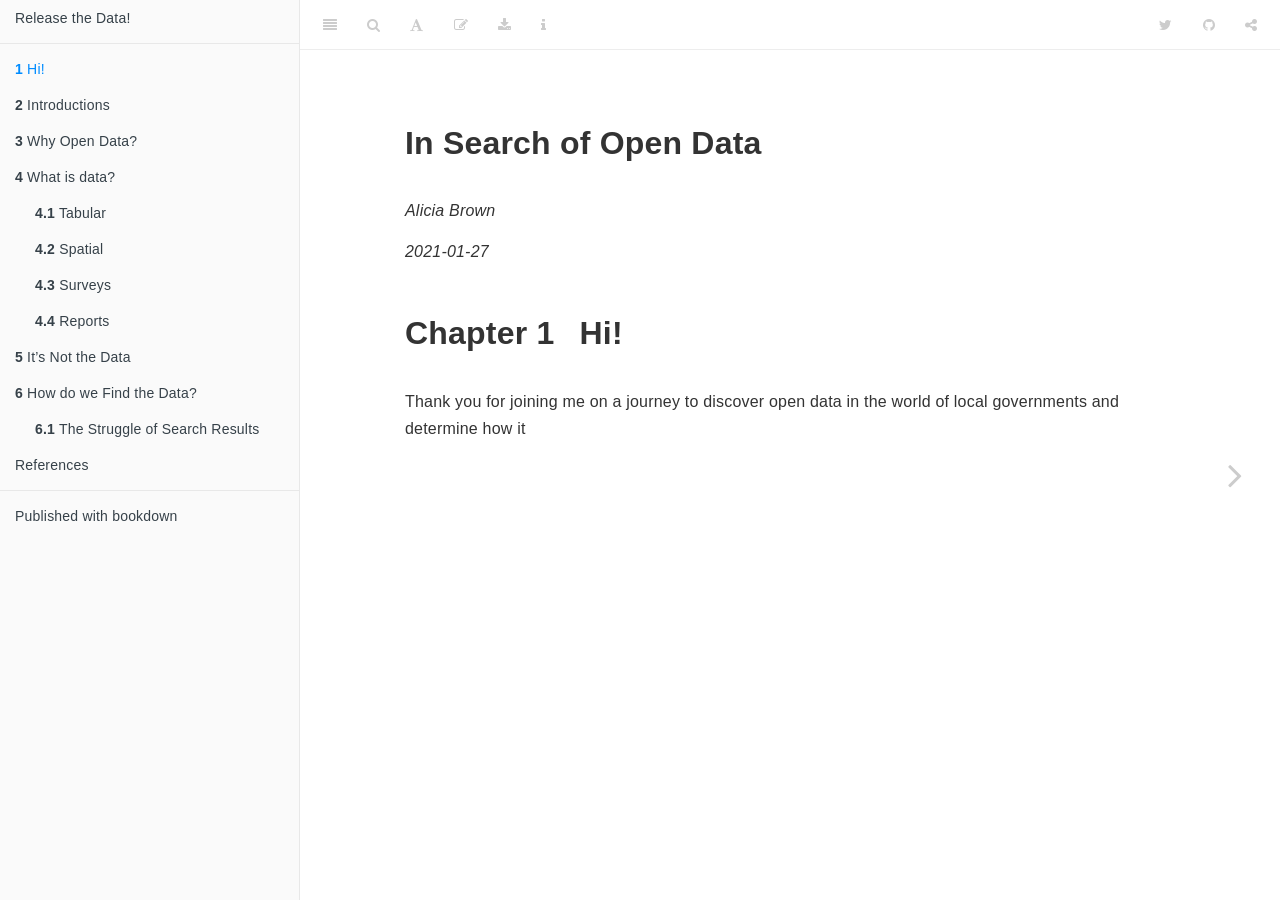
==== _book/index.html @ 642a7cc6 "a book, yo" ====
<!DOCTYPE html>
<html lang="" xml:lang="">
<head>

  <meta charset="utf-8" />
  <meta http-equiv="X-UA-Compatible" content="IE=edge" />
  <title>In Search of Open Data</title>
  <meta name="description" content="A book about the discovery, use and evangelization of Open Data for Local Governments" />
  <meta name="generator" content="bookdown 0.21 and GitBook 2.6.7" />

  <meta property="og:title" content="In Search of Open Data" />
  <meta property="og:type" content="book" />
  <meta property="og:url" content="https://msaliciabrown/open-data-book" />
  
  <meta property="og:description" content="A book about the discovery, use and evangelization of Open Data for Local Governments" />
  <meta name="github-repo" content="aliciatb/open-data-book" />

  <meta name="twitter:card" content="summary" />
  <meta name="twitter:title" content="In Search of Open Data" />
  
  <meta name="twitter:description" content="A book about the discovery, use and evangelization of Open Data for Local Governments" />
  

<meta name="author" content="Alicia Brown" />


<meta name="date" content="2021-01-27" />

  <meta name="viewport" content="width=device-width, initial-scale=1" />
  <meta name="apple-mobile-web-app-capable" content="yes" />
  <meta name="apple-mobile-web-app-status-bar-style" content="black" />
  
  

<link rel="next" href="intro.html"/>
<script src="libs/header-attrs-2.6/header-attrs.js"></script>
<script src="libs/jquery-2.2.3/jquery.min.js"></script>
<link href="libs/gitbook-2.6.7/css/style.css" rel="stylesheet" />
<link href="libs/gitbook-2.6.7/css/plugin-table.css" rel="stylesheet" />
<link href="libs/gitbook-2.6.7/css/plugin-bookdown.css" rel="stylesheet" />
<link href="libs/gitbook-2.6.7/css/plugin-highlight.css" rel="stylesheet" />
<link href="libs/gitbook-2.6.7/css/plugin-search.css" rel="stylesheet" />
<link href="libs/gitbook-2.6.7/css/plugin-fontsettings.css" rel="stylesheet" />
<link href="libs/gitbook-2.6.7/css/plugin-clipboard.css" rel="stylesheet" />












<link rel="stylesheet" href="style.css" type="text/css" />
</head>

<body>



  <div class="book without-animation with-summary font-size-2 font-family-1" data-basepath=".">

    <div class="book-summary">
      <nav role="navigation">

<ul class="summary">
<li><a href="https://github.com/aliciatb/OpenDataExploreR">Release the Data!</a></li>

<li class="divider"></li>
<li class="chapter" data-level="1" data-path="index.html"><a href="index.html"><i class="fa fa-check"></i><b>1</b> Hi!</a></li>
<li class="chapter" data-level="2" data-path="intro.html"><a href="intro.html"><i class="fa fa-check"></i><b>2</b> Introductions</a></li>
<li class="chapter" data-level="3" data-path="why-open-data.html"><a href="why-open-data.html"><i class="fa fa-check"></i><b>3</b> Why Open Data?</a></li>
<li class="chapter" data-level="4" data-path="what-is-data.html"><a href="what-is-data.html"><i class="fa fa-check"></i><b>4</b> What is data?</a>
<ul>
<li class="chapter" data-level="4.1" data-path="what-is-data.html"><a href="what-is-data.html#tabular"><i class="fa fa-check"></i><b>4.1</b> Tabular</a></li>
<li class="chapter" data-level="4.2" data-path="what-is-data.html"><a href="what-is-data.html#spatial"><i class="fa fa-check"></i><b>4.2</b> Spatial</a></li>
<li class="chapter" data-level="4.3" data-path="what-is-data.html"><a href="what-is-data.html#surveys"><i class="fa fa-check"></i><b>4.3</b> Surveys</a></li>
<li class="chapter" data-level="4.4" data-path="what-is-data.html"><a href="what-is-data.html#reports"><i class="fa fa-check"></i><b>4.4</b> Reports</a></li>
</ul></li>
<li class="chapter" data-level="5" data-path="it-about-info.html"><a href="it-about-info.html"><i class="fa fa-check"></i><b>5</b> It’s Not the Data</a></li>
<li class="chapter" data-level="6" data-path="how-do-we-find-data.html"><a href="how-do-we-find-data.html"><i class="fa fa-check"></i><b>6</b> How do we Find the Data?</a>
<ul>
<li class="chapter" data-level="6.1" data-path="how-do-we-find-data.html"><a href="how-do-we-find-data.html#the-struggle-of-search-results"><i class="fa fa-check"></i><b>6.1</b> The Struggle of Search Results</a></li>
</ul></li>
<li class="chapter" data-level="" data-path="references.html"><a href="references.html"><i class="fa fa-check"></i>References</a></li>
<li class="divider"></li>
<li><a href="https://github.com/rstudio/bookdown" target="blank">Published with bookdown</a></li>

</ul>

      </nav>
    </div>

    <div class="book-body">
      <div class="body-inner">
        <div class="book-header" role="navigation">
          <h1>
            <i class="fa fa-circle-o-notch fa-spin"></i><a href="./">In Search of Open Data</a>
          </h1>
        </div>

        <div class="page-wrapper" tabindex="-1" role="main">
          <div class="page-inner">

            <section class="normal" id="section-">
<div id="header">
<h1 class="title">In Search of Open Data</h1>
<p class="author"><em>Alicia Brown</em></p>
<p class="date"><em>2021-01-27</em></p>
</div>
<div id="hi" class="section level1" number="1">
<h1><span class="header-section-number">Chapter 1</span> Hi!</h1>
<p>Thank you for joining me on a journey to discover open data in the world of local governments and determine how it</p>

</div>
            </section>

          </div>
        </div>
      </div>

<a href="intro.html" class="navigation navigation-next navigation-unique" aria-label="Next page"><i class="fa fa-angle-right"></i></a>
    </div>
  </div>
<script src="libs/gitbook-2.6.7/js/app.min.js"></script>
<script src="libs/gitbook-2.6.7/js/lunr.js"></script>
<script src="libs/gitbook-2.6.7/js/clipboard.min.js"></script>
<script src="libs/gitbook-2.6.7/js/plugin-search.js"></script>
<script src="libs/gitbook-2.6.7/js/plugin-sharing.js"></script>
<script src="libs/gitbook-2.6.7/js/plugin-fontsettings.js"></script>
<script src="libs/gitbook-2.6.7/js/plugin-bookdown.js"></script>
<script src="libs/gitbook-2.6.7/js/jquery.highlight.js"></script>
<script src="libs/gitbook-2.6.7/js/plugin-clipboard.js"></script>
<script>
gitbook.require(["gitbook"], function(gitbook) {
gitbook.start({
"sharing": {
"github": true,
"facebook": false,
"twitter": true,
"linkedin": false,
"weibo": false,
"instapaper": false,
"vk": false,
"all": ["facebook", "twitter", "linkedin", "weibo", "instapaper"]
},
"fontsettings": {
"theme": "white",
"family": "sans",
"size": 2
},
"edit": {
"link": "https://github.com/rstudio/bookdown/edit/master/inst/examples/index.Rmd",
"text": "Edit"
},
"history": {
"link": null,
"text": null
},
"view": {
"link": null,
"text": null
},
"download": ["open-data-book.pdf", "open-data-book.epub"],
"toc": {
"collapse": "subsection"
},
"all": ["facebook", "twitter", "linkedin", "weibo", "instapaper"],
"info": true,
"url": "https://msaliciabrown/open-data-book",
"github-repo": "aliciatb/open-data-book"
});
});
</script>

</body>

</html>
---- _book/libs/gitbook-2.6.7/css/plugin-table.css ----
.book .book-body .page-wrapper .page-inner section.normal table{display:table;width:100%;border-collapse:collapse;border-spacing:0;overflow:auto}.book .book-body .page-wrapper .page-inner section.normal table td,.book .book-body .page-wrapper .page-inner section.normal table th{padding:6px 13px;border:1px solid #ddd}.book .book-body .page-wrapper .page-inner section.normal table tr{background-color:#fff;border-top:1px solid #ccc}.book .book-body .page-wrapper .page-inner section.normal table tr:nth-child(2n){background-color:#f8f8f8}.book .book-body .page-wrapper .page-inner section.normal table th{font-weight:700}
---- _book/libs/gitbook-2.6.7/css/plugin-bookdown.css ----
.book .book-header h1 {
  padding-left: 20px;
  padding-right: 20px;
}
.book .book-header.fixed {
  position: fixed;
  right: 0;
  top: 0;
  left: 0;
  border-bottom: 1px solid rgba(0,0,0,.07);
}
span.search-highlight {
  background-color: #ffff88;
}
@media (min-width: 600px) {
  .book.with-summary .book-header.fixed {
    left: 300px;
  }
}
@media (max-width: 1240px) {
  .book .book-body.fixed {
    top: 50px;
  }
  .book .book-body.fixed .body-inner {
    top: auto;
  }
}
@media (max-width: 600px) {
  .book.with-summary .book-header.fixed {
    left: calc(100% - 60px);
    min-width: 300px;
  }
  .book.with-summary .book-body {
    transform: none;
    left: calc(100% - 60px);
    min-width: 300px;
  }
  .book .book-body.fixed {
    top: 0;
  }
}

.book .book-body.fixed .body-inner {
  top: 50px;
}
.book .book-body .page-wrapper .page-inner section.normal sub, .book .book-body .page-wrapper .page-inner section.normal sup {
  font-size: 85%;
}

@media print {
  .book .book-summary, .book .book-body .book-header, .fa {
    display: none !important;
  }
  .book .book-body.fixed {
    left: 0px;
  }
  .book .book-body,.book .book-body .body-inner, .book.with-summary {
    overflow: visible !important;
  }
}
.kable_wrapper {
  border-spacing: 20px 0;
  border-collapse: separate;
  border: none;
  margin: auto;
}
.kable_wrapper > tbody > tr > td {
  vertical-align: top;
}
.book .book-body .page-wrapper .page-inner section.normal table tr.header {
  border-top-width: 2px;
}
.book .book-body .page-wrapper .page-inner section.normal table tr:last-child td {
  border-bottom-width: 2px;
}
.book .book-body .page-wrapper .page-inner section.normal table td, .book .book-body .page-wrapper .page-inner section.normal table th {
  border-left: none;
  border-right: none;
}
.book .book-body .page-wrapper .page-inner section.normal table.kable_wrapper > tbody > tr, .book .book-body .page-wrapper .page-inner section.normal table.kable_wrapper > tbody > tr > td {
  border-top: none;
}
.book .book-body .page-wrapper .page-inner section.normal table.kable_wrapper > tbody > tr:last-child > td {
    border-bottom: none;
}

div.theorem, div.lemma, div.corollary, div.proposition, div.conjecture {
  font-style: italic;
}
span.theorem, span.lemma, span.corollary, span.proposition, span.conjecture {
  font-style: normal;
}
div.proof>*:last-child:after {
  content: "\25a2";
  float: right;
}
.header-section-number {
  padding-right: .5em;
}
---- _book/libs/gitbook-2.6.7/css/plugin-highlight.css ----
.book .book-body .page-wrapper .page-inner section.normal pre,
.book .book-body .page-wrapper .page-inner section.normal code {
  /* http://jmblog.github.com/color-themes-for-google-code-highlightjs */
  /* Tomorrow Comment */
  /* Tomorrow Red */
  /* Tomorrow Orange */
  /* Tomorrow Yellow */
  /* Tomorrow Green */
  /* Tomorrow Aqua */
  /* Tomorrow Blue */
  /* Tomorrow Purple */
}
.book .book-body .page-wrapper .page-inner section.normal pre .hljs-comment,
.book .book-body .page-wrapper .page-inner section.normal code .hljs-comment,
.book .book-body .page-wrapper .page-inner section.normal pre .hljs-title,
.book .book-body .page-wrapper .page-inner section.normal code .hljs-title {
  color: #8e908c;
}
.book .book-body .page-wrapper .page-inner section.normal pre .hljs-variable,
.book .book-body .page-wrapper .page-inner section.normal code .hljs-variable,
.book .book-body .page-wrapper .page-inner section.normal pre .hljs-attribute,
.book .book-body .page-wrapper .page-inner section.normal code .hljs-attribute,
.book .book-body .page-wrapper .page-inner section.normal pre .hljs-tag,
.book .book-body .page-wrapper .page-inner section.normal code .hljs-tag,
.book .book-body .page-wrapper .page-inner section.normal pre .hljs-regexp,
.book .book-body .page-wrapper .page-inner section.normal code .hljs-regexp,
.book .book-body .page-wrapper .page-inner section.normal pre .ruby .hljs-constant,
.book .book-body .page-wrapper .page-inner section.normal code .ruby .hljs-constant,
.book .book-body .page-wrapper .page-inner section.normal pre .xml .hljs-tag .hljs-title,
.book .book-body .page-wrapper .page-inner section.normal code .xml .hljs-tag .hljs-title,
.book .book-body .page-wrapper .page-inner section.normal pre .xml .hljs-pi,
.book .book-body .page-wrapper .page-inner section.normal code .xml .hljs-pi,
.book .book-body .page-wrapper .page-inner section.normal pre .xml .hljs-doctype,
.book .book-body .page-wrapper .page-inner section.normal code .xml .hljs-doctype,
.book .book-body .page-wrapper .page-inner section.normal pre .html .hljs-doctype,
.book .book-body .page-wrapper .page-inner section.normal code .html .hljs-doctype,
.book .book-body .page-wrapper .page-inner section.normal pre .css .hljs-id,
.book .book-body .page-wrapper .page-inner section.normal code .css .hljs-id,
.book .book-body .page-wrapper .page-inner section.normal pre .css .hljs-class,
.book .book-body .page-wrapper .page-inner section.normal code .css .hljs-class,
.book .book-body .page-wrapper .page-inner section.normal pre .css .hljs-pseudo,
.book .book-body .page-wrapper .page-inner section.normal code .css .hljs-pseudo {
  color: #c82829;
}
.book .book-body .page-wrapper .page-inner section.normal pre .hljs-number,
.book .book-body .page-wrapper .page-inner section.normal code .hljs-number,
.book .book-body .page-wrapper .page-inner section.normal pre .hljs-preprocessor,
.book .book-body .page-wrapper .page-inner section.normal code .hljs-preprocessor,
.book .book-body .page-wrapper .page-inner section.normal pre .hljs-pragma,
.book .book-body .page-wrapper .page-inner section.normal code .hljs-pragma,
.book .book-body .page-wrapper .page-inner section.normal pre .hljs-built_in,
.book .book-body .page-wrapper .page-inner section.normal code .hljs-built_in,
.book .book-body .page-wrapper .page-inner section.normal pre .hljs-literal,
.book .book-body .page-wrapper .page-inner section.normal code .hljs-literal,
.book .book-body .page-wrapper .page-inner section.normal pre .hljs-params,
.book .book-body .page-wrapper .page-inner section.normal code .hljs-params,
.book .book-body .page-wrapper .page-inner section.normal pre .hljs-constant,
.book .book-body .page-wrapper .page-inner section.normal code .hljs-constant {
  color: #f5871f;
}
.book .book-body .page-wrapper .page-inner section.normal pre .ruby .hljs-class .hljs-title,
.book .book-body .page-wrapper .page-inner section.normal code .ruby .hljs-class .hljs-title,
.book .book-body .page-wrapper .page-inner section.normal pre .css .hljs-rules .hljs-attribute,
.book .book-body .page-wrapper .page-inner section.normal code .css .hljs-rules .hljs-attribute {
  color: #eab700;
}
.book .book-body .page-wrapper .page-inner section.normal pre .hljs-string,
.book .book-body .page-wrapper .page-inner section.normal code .hljs-string,
.book .book-body .page-wrapper .page-inner section.normal pre .hljs-value,
.book .book-body .page-wrapper .page-inner section.normal code .hljs-value,
.book .book-body .page-wrapper .page-inner section.normal pre .hljs-inheritance,
.book .book-body .page-wrapper .page-inner section.normal code .hljs-inheritance,
.book .book-body .page-wrapper .page-inner section.normal pre .hljs-header,
.book .book-body .page-wrapper .page-inner section.normal code .hljs-header,
.book .book-body .page-wrapper .page-inner section.normal pre .ruby .hljs-symbol,
.book .book-body .page-wrapper .page-inner section.normal code .ruby .hljs-symbol,
.book .book-body .page-wrapper .page-inner section.normal pre .xml .hljs-cdata,
.book .book-body .page-wrapper .page-inner section.normal code .xml .hljs-cdata {
  color: #718c00;
}
.book .book-body .page-wrapper .page-inner section.normal pre .css .hljs-hexcolor,
.book .book-body .page-wrapper .page-inner section.normal code .css .hljs-hexcolor {
  color: #3e999f;
}
.book .book-body .page-wrapper .page-inner section.normal pre .hljs-function,
.book .book-body .page-wrapper .page-inner section.normal code .hljs-function,
.book .book-body .page-wrapper .page-inner section.normal pre .python .hljs-decorator,
.book .book-body .page-wrapper .page-inner section.normal code .python .hljs-decorator,
.book .book-body .page-wrapper .page-inner section.normal pre .python .hljs-title,
.book .book-body .page-wrapper .page-inner section.normal code .python .hljs-title,
.book .book-body .page-wrapper .page-inner section.normal pre .ruby .hljs-function .hljs-title,
.book .book-body .page-wrapper .page-inner section.normal code .ruby .hljs-function .hljs-title,
.book .book-body .page-wrapper .page-inner section.normal pre .ruby .hljs-title .hljs-keyword,
.book .book-body .page-wrapper .page-inner section.normal code .ruby .hljs-title .hljs-keyword,
.book .book-body .page-wrapper .page-inner section.normal pre .perl .hljs-sub,
.book .book-body .page-wrapper .page-inner section.normal code .perl .hljs-sub,
.book .book-body .page-wrapper .page-inner section.normal pre .javascript .hljs-title,
.book .book-body .page-wrapper .page-inner section.normal code .javascript .hljs-title,
.book .book-body .page-wrapper .page-inner section.normal pre .coffeescript .hljs-title,
.book .book-body .page-wrapper .page-inner section.normal code .coffeescript .hljs-title {
  color: #4271ae;
}
.book .book-body .page-wrapper .page-inner section.normal pre .hljs-keyword,
.book .book-body .page-wrapper .page-inner section.normal code .hljs-keyword,
.book .book-body .page-wrapper .page-inner section.normal pre .javascript .hljs-function,
.book .book-body .page-wrapper .page-inner section.normal code .javascript .hljs-function {
  color: #8959a8;
}
.book .book-body .page-wrapper .page-inner section.normal pre .hljs,
.book .book-body .page-wrapper .page-inner section.normal code .hljs {
  display: block;
  background: white;
  color: #4d4d4c;
  padding: 0.5em;
}
.book .book-body .page-wrapper .page-inner section.normal pre .coffeescript .javascript,
.book .book-body .page-wrapper .page-inner section.normal code .coffeescript .javascript,
.book .book-body .page-wrapper .page-inner section.normal pre .javascript .xml,
.book .book-body .page-wrapper .page-inner section.normal code .javascript .xml,
.book .book-body .page-wrapper .page-inner section.normal pre .tex .hljs-formula,
.book .book-body .page-wrapper .page-inner section.normal code .tex .hljs-formula,
.book .book-body .page-wrapper .page-inner section.normal pre .xml .javascript,
.book .book-body .page-wrapper .page-inner section.normal code .xml .javascript,
.book .book-body .page-wrapper .page-inner section.normal pre .xml .vbscript,
.book .book-body .page-wrapper .page-inner section.normal code .xml .vbscript,
.book .book-body .page-wrapper .page-inner section.normal pre .xml .css,
.book .book-body .page-wrapper .page-inner section.normal code .xml .css,
.book .book-body .page-wrapper .page-inner section.normal pre .xml .hljs-cdata,
.book .book-body .page-wrapper .page-inner section.normal code .xml .hljs-cdata {
  opacity: 0.5;
}
.book.color-theme-1 .book-body .page-wrapper .page-inner section.normal pre,
.book.color-theme-1 .book-body .page-wrapper .page-inner section.normal code {
  /*

Orginal Style from ethanschoonover.com/solarized (c) Jeremy Hull <sourdrums@gmail.com>

*/
  /* Solarized Green */
  /* Solarized Cyan */
  /* Solarized Blue */
  /* Solarized Yellow */
  /* Solarized Orange */
  /* Solarized Red */
  /* Solarized Violet */
}
.book.color-theme-1 .book-body .page-wrapper .page-inner section.normal pre .hljs,
.book.color-theme-1 .book-body .page-wrapper .page-inner section.normal code .hljs {
  display: block;
  padding: 0.5em;
  background: #fdf6e3;
  color: #657b83;
}
.book.color-theme-1 .book-body .page-wrapper .page-inner section.normal pre .hljs-comment,
.book.color-theme-1 .book-body .page-wrapper .page-inner section.normal code .hljs-comment,
.book.color-theme-1 .book-body .page-wrapper .page-inner section.normal pre .hljs-template_comment,
.book.color-theme-1 .book-body .page-wrapper .page-inner section.normal code .hljs-template_comment,
.book.color-theme-1 .book-body .page-wrapper .page-inner section.normal pre .diff .hljs-header,
.book.color-theme-1 .book-body .page-wrapper .page-inner section.normal code .diff .hljs-header,
.book.color-theme-1 .book-body .page-wrapper .page-inner section.normal pre .hljs-doctype,
.book.color-theme-1 .book-body .page-wrapper .page-inner section.normal code .hljs-doctype,
.book.color-theme-1 .book-body .page-wrapper .page-inner section.normal pre .hljs-pi,
.book.color-theme-1 .book-body .page-wrapper .page-inner section.normal code .hljs-pi,
.book.color-theme-1 .book-body .page-wrapper .page-inner section.normal pre .lisp .hljs-string,
.book.color-theme-1 .book-body .page-wrapper .page-inner section.normal code .lisp .hljs-string,
.book.color-theme-1 .book-body .page-wrapper .page-inner section.normal pre .hljs-javadoc,
.book.color-theme-1 .book-body .page-wrapper .page-inner section.normal code .hljs-javadoc {
  color: #93a1a1;
}
.book.color-theme-1 .book-body .page-wrapper .page-inner section.normal pre .hljs-keyword,
.book.color-theme-1 .book-body .page-wrapper .page-inner section.normal code .hljs-keyword,
.book.color-theme-1 .book-body .page-wrapper .page-inner section.normal pre .hljs-winutils,
.book.color-theme-1 .book-body .page-wrapper .page-inner section.normal code .hljs-winutils,
.book.color-theme-1 .book-body .page-wrapper .page-inner section.normal pre .method,
.book.color-theme-1 .book-body .page-wrapper .page-inner section.normal code .method,
.book.color-theme-1 .book-body .page-wrapper .page-inner section.normal pre .hljs-addition,
.book.color-theme-1 .book-body .page-wrapper .page-inner section.normal code .hljs-addition,
.book.color-theme-1 .book-body .page-wrapper .page-inner section.normal pre .css .hljs-tag,
.book.color-theme-1 .book-body .page-wrapper .page-inner section.normal code .css .hljs-tag,
.book.color-theme-1 .book-body .page-wrapper .page-inner section.normal pre .hljs-request,
.book.color-theme-1 .book-body .page-wrapper .page-inner section.normal code .hljs-request,
.book.color-theme-1 .book-body .page-wrapper .page-inner section.normal pre .hljs-status,
.book.color-theme-1 .book-body .page-wrapper .page-inner section.normal code .hljs-status,
.book.color-theme-1 .book-body .page-wrapper .page-inner section.normal pre .nginx .hljs-title,
.book.color-theme-1 .book-body .page-wrapper .page-inner section.normal code .nginx .hljs-title {
  color: #859900;
}
.book.color-theme-1 .book-body .page-wrapper .page-inner section.normal pre .hljs-number,
.book.color-theme-1 .book-body .page-wrapper .page-inner section.normal code .hljs-number,
.book.color-theme-1 .book-body .page-wrapper .page-inner section.normal pre .hljs-command,
.book.color-theme-1 .book-body .page-wrapper .page-inner section.normal code .hljs-command,
.book.color-theme-1 .book-body .page-wrapper .page-inner section.normal pre .hljs-string,
.book.color-theme-1 .book-body .page-wrapper .page-inner section.normal code .hljs-string,
.book.color-theme-1 .book-body .page-wrapper .page-inner section.normal pre .hljs-tag .hljs-value,
.book.color-theme-1 .book-body .page-wrapper .page-inner section.normal code .hljs-tag .hljs-value,
.book.color-theme-1 .book-body .page-wrapper .page-inner section.normal pre .hljs-rules .hljs-value,
.book.color-theme-1 .book-body .page-wrapper .page-inner section.normal code .hljs-rules .hljs-value,
.book.color-theme-1 .book-body .page-wrapper .page-inner section.normal pre .hljs-phpdoc,
.book.color-theme-1 .book-body .page-wrapper .page-inner section.normal code .hljs-phpdoc,
.book.color-theme-1 .book-body .page-wrapper .page-inner section.normal pre .tex .hljs-formula,
.book.color-theme-1 .book-body .page-wrapper .page-inner section.normal code .tex .hljs-formula,
.book.color-theme-1 .book-body .page-wrapper .page-inner section.normal pre .hljs-regexp,
.book.color-theme-1 .book-body .page-wrapper .page-inner section.normal code .hljs-regexp,
.book.color-theme-1 .book-body .page-wrapper .page-inner section.normal pre .hljs-hexcolor,
.book.color-theme-1 .book-body .page-wrapper .page-inner section.normal code .hljs-hexcolor,
.book.color-theme-1 .book-body .page-wrapper .page-inner section.normal pre .hljs-link_url,
.book.color-theme-1 .book-body .page-wrapper .page-inner section.normal code .hljs-link_url {
  color: #2aa198;
}
.book.color-theme-1 .book-body .page-wrapper .page-inner section.normal pre .hljs-title,
.book.color-theme-1 .book-body .page-wrapper .page-inner section.normal code .hljs-title,
.book.color-theme-1 .book-body .page-wrapper .page-inner section.normal pre .hljs-localvars,
.book.color-theme-1 .book-body .page-wrapper .page-inner section.normal code .hljs-localvars,
.book.color-theme-1 .book-body .page-wrapper .page-inner section.normal pre .hljs-chunk,
.book.color-theme-1 .book-body .page-wrapper .page-inner section.normal code .hljs-chunk,
.book.color-theme-1 .book-body .page-wrapper .page-inner section.normal pre .hljs-decorator,
.book.color-theme-1 .book-body .page-wrapper .page-inner section.normal code .hljs-decorator,
.book.color-theme-1 .book-body .page-wrapper .page-inner section.normal pre .hljs-built_in,
.book.color-theme-1 .book-body .page-wrapper .page-inner section.normal code .hljs-built_in,
.book.color-theme-1 .book-body .page-wrapper .page-inner section.normal pre .hljs-identifier,
.book.color-theme-1 .book-body .page-wrapper .page-inner section.normal code .hljs-identifier,
.book.color-theme-1 .book-body .page-wrapper .page-inner section.normal pre .vhdl .hljs-literal,
.book.color-theme-1 .book-body .page-wrapper .page-inner section.normal code .vhdl .hljs-literal,
.book.color-theme-1 .book-body .page-wrapper .page-inner section.normal pre .hljs-id,
.book.color-theme-1 .book-body .page-wrapper .page-inner section.normal code .hljs-id,
.book.color-theme-1 .book-body .page-wrapper .page-inner section.normal pre .css .hljs-function,
.book.color-theme-1 .book-body .page-wrapper .page-inner section.normal code .css .hljs-function {
  color: #268bd2;
}
.book.color-theme-1 .book-body .page-wrapper .page-inner section.normal pre .hljs-attribute,
.book.color-theme-1 .book-body .page-wrapper .page-inner section.normal code .hljs-attribute,
.book.color-theme-1 .book-body .page-wrapper .page-inner section.normal pre .hljs-variable,
.book.color-theme-1 .book-body .page-wrapper .page-inner section.normal code .hljs-variable,
.book.color-theme-1 .book-body .page-wrapper .page-inner section.normal pre .lisp .hljs-body,
.book.color-theme-1 .book-body .page-wrapper .page-inner section.normal code .lisp .hljs-body,
.book.color-theme-1 .book-body .page-wrapper .page-inner section.normal pre .smalltalk .hljs-number,
.book.color-theme-1 .book-body .page-wrapper .page-inner section.normal code .smalltalk .hljs-number,
.book.color-theme-1 .book-body .page-wrapper .page-inner section.normal pre .hljs-constant,
.book.color-theme-1 .book-body .page-wrapper .page-inner section.normal code .hljs-constant,
.book.color-theme-1 .book-body .page-wrapper .page-inner section.normal pre .hljs-class .hljs-title,
.book.color-theme-1 .book-body .page-wrapper .page-inner section.normal code .hljs-class .hljs-title,
.book.color-theme-1 .book-body .page-wrapper .page-inner section.normal pre .hljs-parent,
.book.color-theme-1 .book-body .page-wrapper .page-inner section.normal code .hljs-parent,
.book.color-theme-1 .book-body .page-wrapper .page-inner section.normal pre .haskell .hljs-type,
.book.color-theme-1 .book-body .page-wrapper .page-inner section.normal code .haskell .hljs-type,
.book.color-theme-1 .book-body .page-wrapper .page-inner section.normal pre .hljs-link_reference,
.book.color-theme-1 .book-body .page-wrapper .page-inner section.normal code .hljs-link_reference {
  color: #b58900;
}
.book.color-theme-1 .book-body .page-wrapper .page-inner section.normal pre .hljs-preprocessor,
.book.color-theme-1 .book-body .page-wrapper .page-inner section.normal code .hljs-preprocessor,
.book.color-theme-1 .book-body .page-wrapper .page-inner section.normal pre .hljs-preprocessor .hljs-keyword,
.book.color-theme-1 .book-body .page-wrapper .page-inner section.normal code .hljs-preprocessor .hljs-keyword,
.book.color-theme-1 .book-body .page-wrapper .page-inner section.normal pre .hljs-pragma,
.book.color-theme-1 .book-body .page-wrapper .page-inner section.normal code .hljs-pragma,
.book.color-theme-1 .book-body .page-wrapper .page-inner section.normal pre .hljs-shebang,
.book.color-theme-1 .book-body .page-wrapper .page-inner section.normal code .hljs-shebang,
.book.color-theme-1 .book-body .page-wrapper .page-inner section.normal pre .hljs-symbol,
.book.color-theme-1 .book-body .page-wrapper .page-inner section.normal code .hljs-symbol,
.book.color-theme-1 .book-body .page-wrapper .page-inner section.normal pre .hljs-symbol .hljs-string,
.book.color-theme-1 .book-body .page-wrapper .page-inner section.normal code .hljs-symbol .hljs-string,
.book.color-theme-1 .book-body .page-wrapper .page-inner section.normal pre .diff .hljs-change,
.book.color-theme-1 .book-body .page-wrapper .page-inner section.normal code .diff .hljs-change,
.book.color-theme-1 .book-body .page-wrapper .page-inner section.normal pre .hljs-special,
.book.color-theme-1 .book-body .page-wrapper .page-inner section.normal code .hljs-special,
.book.color-theme-1 .book-body .page-wrapper .page-inner section.normal pre .hljs-attr_selector,
.book.color-theme-1 .book-body .page-wrapper .page-inner section.normal code .hljs-attr_selector,
.book.color-theme-1 .book-body .page-wrapper .page-inner section.normal pre .hljs-subst,
.book.color-theme-1 .book-body .page-wrapper .page-inner section.normal code .hljs-subst,
.book.color-theme-1 .book-body .page-wrapper .page-inner section.normal pre .hljs-cdata,
.book.color-theme-1 .book-body .page-wrapper .page-inner section.normal code .hljs-cdata,
.book.color-theme-1 .book-body .page-wrapper .page-inner section.normal pre .clojure .hljs-title,
.book.color-theme-1 .book-body .page-wrapper .page-inner section.normal code .clojure .hljs-title,
.book.color-theme-1 .book-body .page-wrapper .page-inner section.normal pre .css .hljs-pseudo,
.book.color-theme-1 .book-body .page-wrapper .page-inner section.normal code .css .hljs-pseudo,
.book.color-theme-1 .book-body .page-wrapper .page-inner section.normal pre .hljs-header,
.book.color-theme-1 .book-body .page-wrapper .page-inner section.normal code .hljs-header {
  color: #cb4b16;
}
.book.color-theme-1 .book-body .page-wrapper .page-inner section.normal pre .hljs-deletion,
.book.color-theme-1 .book-body .page-wrapper .page-inner section.normal code .hljs-deletion,
.book.color-theme-1 .book-body .page-wrapper .page-inner section.normal pre .hljs-important,
.book.color-theme-1 .book-body .page-wrapper .page-inner section.normal code .hljs-important {
  color: #dc322f;
}
.book.color-theme-1 .book-body .page-wrapper .page-inner section.normal pre .hljs-link_label,
.book.color-theme-1 .book-body .page-wrapper .page-inner section.normal code .hljs-link_label {
  color: #6c71c4;
}
.book.color-theme-1 .book-body .page-wrapper .page-inner section.normal pre .tex .hljs-formula,
.book.color-theme-1 .book-body .page-wrapper .page-inner section.normal code .tex .hljs-formula {
  background: #eee8d5;
}
.book.color-theme-2 .book-body .page-wrapper .page-inner section.normal pre,
.book.color-theme-2 .book-body .page-wrapper .page-inner section.normal code {
  /* Tomorrow Night Bright Theme */
  /* Original theme - https://github.com/chriskempson/tomorrow-theme */
  /* http://jmblog.github.com/color-themes-for-google-code-highlightjs */
  /* Tomorrow Comment */
  /* Tomorrow Red */
  /* Tomorrow Orange */
  /* Tomorrow Yellow */
  /* Tomorrow Green */
  /* Tomorrow Aqua */
  /* Tomorrow Blue */
  /* Tomorrow Purple */
}
.book.color-theme-2 .book-body .page-wrapper .page-inner section.normal pre .hljs-comment,
.book.color-theme-2 .book-body .page-wrapper .page-inner section.normal code .hljs-comment,
.book.color-theme-2 .book-body .page-wrapper .page-inner section.normal pre .hljs-title,
.book.color-theme-2 .book-body .page-wrapper .page-inner section.normal code .hljs-title {
  color: #969896;
}
.book.color-theme-2 .book-body .page-wrapper .page-inner section.normal pre .hljs-variable,
.book.color-theme-2 .book-body .page-wrapper .page-inner section.normal code .hljs-variable,
.book.color-theme-2 .book-body .page-wrapper .page-inner section.normal pre .hljs-attribute,
.book.color-theme-2 .book-body .page-wrapper .page-inner section.normal code .hljs-attribute,
.book.color-theme-2 .book-body .page-wrapper .page-inner section.normal pre .hljs-tag,
.book.color-theme-2 .book-body .page-wrapper .page-inner section.normal code .hljs-tag,
.book.color-theme-2 .book-body .page-wrapper .page-inner section.normal pre .hljs-regexp,
.book.color-theme-2 .book-body .page-wrapper .page-inner section.normal code .hljs-regexp,
.book.color-theme-2 .book-body .page-wrapper .page-inner section.normal pre .ruby .hljs-constant,
.book.color-theme-2 .book-body .page-wrapper .page-inner section.normal code .ruby .hljs-constant,
.book.color-theme-2 .book-body .page-wrapper .page-inner section.normal pre .xml .hljs-tag .hljs-title,
.book.color-theme-2 .book-body .page-wrapper .page-inner section.normal code .xml .hljs-tag .hljs-title,
.book.color-theme-2 .book-body .page-wrapper .page-inner section.normal pre .xml .hljs-pi,
.book.color-theme-2 .book-body .page-wrapper .page-inner section.normal code .xml .hljs-pi,
.book.color-theme-2 .book-body .page-wrapper .page-inner section.normal pre .xml .hljs-doctype,
.book.color-theme-2 .book-body .page-wrapper .page-inner section.normal code .xml .hljs-doctype,
.book.color-theme-2 .book-body .page-wrapper .page-inner section.normal pre .html .hljs-doctype,
.book.color-theme-2 .book-body .page-wrapper .page-inner section.normal code .html .hljs-doctype,
.book.color-theme-2 .book-body .page-wrapper .page-inner section.normal pre .css .hljs-id,
.book.color-theme-2 .book-body .page-wrapper .page-inner section.normal code .css .hljs-id,
.book.color-theme-2 .book-body .page-wrapper .page-inner section.normal pre .css .hljs-class,
.book.color-theme-2 .book-body .page-wrapper .page-inner section.normal code .css .hljs-class,
.book.color-theme-2 .book-body .page-wrapper .page-inner section.normal pre .css .hljs-pseudo,
.book.color-theme-2 .book-body .page-wrapper .page-inner section.normal code .css .hljs-pseudo {
  color: #d54e53;
}
.book.color-theme-2 .book-body .page-wrapper .page-inner section.normal pre .hljs-number,
.book.color-theme-2 .book-body .page-wrapper .page-inner section.normal code .hljs-number,
.book.color-theme-2 .book-body .page-wrapper .page-inner section.normal pre .hljs-preprocessor,
.book.color-theme-2 .book-body .page-wrapper .page-inner section.normal code .hljs-preprocessor,
.book.color-theme-2 .book-body .page-wrapper .page-inner section.normal pre .hljs-pragma,
.book.color-theme-2 .book-body .page-wrapper .page-inner section.normal code .hljs-pragma,
.book.color-theme-2 .book-body .page-wrapper .page-inner section.normal pre .hljs-built_in,
.book.color-theme-2 .book-body .page-wrapper .page-inner section.normal code .hljs-built_in,
.book.color-theme-2 .book-body .page-wrapper .page-inner section.normal pre .hljs-literal,
.book.color-theme-2 .book-body .page-wrapper .page-inner section.normal code .hljs-literal,
.book.color-theme-2 .book-body .page-wrapper .page-inner section.normal pre .hljs-params,
.book.color-theme-2 .book-body .page-wrapper .page-inner section.normal code .hljs-params,
.book.color-theme-2 .book-body .page-wrapper .page-inner section.normal pre .hljs-constant,
.book.color-theme-2 .book-body .page-wrapper .page-inner section.normal code .hljs-constant {
  color: #e78c45;
}
.book.color-theme-2 .book-body .page-wrapper .page-inner section.normal pre .ruby .hljs-class .hljs-title,
.book.color-theme-2 .book-body .page-wrapper .page-inner section.normal code .ruby .hljs-class .hljs-title,
.book.color-theme-2 .book-body .page-wrapper .page-inner section.normal pre .css .hljs-rules .hljs-attribute,
.book.color-theme-2 .book-body .page-wrapper .page-inner section.normal code .css .hljs-rules .hljs-attribute {
  color: #e7c547;
}
.book.color-theme-2 .book-body .page-wrapper .page-inner section.normal pre .hljs-string,
.book.color-theme-2 .book-body .page-wrapper .page-inner section.normal code .hljs-string,
.book.color-theme-2 .book-body .page-wrapper .page-inner section.normal pre .hljs-value,
.book.color-theme-2 .book-body .page-wrapper .page-inner section.normal code .hljs-value,
.book.color-theme-2 .book-body .page-wrapper .page-inner section.normal pre .hljs-inheritance,
.book.color-theme-2 .book-body .page-wrapper .page-inner section.normal code .hljs-inheritance,
.book.color-theme-2 .book-body .page-wrapper .page-inner section.normal pre .hljs-header,
.book.color-theme-2 .book-body .page-wrapper .page-inner section.normal code .hljs-header,
.book.color-theme-2 .book-body .page-wrapper .page-inner section.normal pre .ruby .hljs-symbol,
.book.color-theme-2 .book-body .page-wrapper .page-inner section.normal code .ruby .hljs-symbol,
.book.color-theme-2 .book-body .page-wrapper .page-inner section.normal pre .xml .hljs-cdata,
.book.color-theme-2 .book-body .page-wrapper .page-inner section.normal code .xml .hljs-cdata {
  color: #b9ca4a;
}
.book.color-theme-2 .book-body .page-wrapper .page-inner section.normal pre .css .hljs-hexcolor,
.book.color-theme-2 .book-body .page-wrapper .page-inner section.normal code .css .hljs-hexcolor {
  color: #70c0b1;
}
.book.color-theme-2 .book-body .page-wrapper .page-inner section.normal pre .hljs-function,
.book.color-theme-2 .book-body .page-wrapper .page-inner section.normal code .hljs-function,
.book.color-theme-2 .book-body .page-wrapper .page-inner section.normal pre .python .hljs-decorator,
.book.color-theme-2 .book-body .page-wrapper .page-inner section.normal code .python .hljs-decorator,
.book.color-theme-2 .book-body .page-wrapper .page-inner section.normal pre .python .hljs-title,
.book.color-theme-2 .book-body .page-wrapper .page-inner section.normal code .python .hljs-title,
.book.color-theme-2 .book-body .page-wrapper .page-inner section.normal pre .ruby .hljs-function .hljs-title,
.book.color-theme-2 .book-body .page-wrapper .page-inner section.normal code .ruby .hljs-function .hljs-title,
.book.color-theme-2 .book-body .page-wrapper .page-inner section.normal pre .ruby .hljs-title .hljs-keyword,
.book.color-theme-2 .book-body .page-wrapper .page-inner section.normal code .ruby .hljs-title .hljs-keyword,
.book.color-theme-2 .book-body .page-wrapper .page-inner section.normal pre .perl .hljs-sub,
.book.color-theme-2 .book-body .page-wrapper .page-inner section.normal code .perl .hljs-sub,
.book.color-theme-2 .book-body .page-wrapper .page-inner section.normal pre .javascript .hljs-title,
.book.color-theme-2 .book-body .page-wrapper .page-inner section.normal code .javascript .hljs-title,
.book.color-theme-2 .book-body .page-wrapper .page-inner section.normal pre .coffeescript .hljs-title,
.book.color-theme-2 .book-body .page-wrapper .page-inner section.normal code .coffeescript .hljs-title {
  color: #7aa6da;
}
.book.color-theme-2 .book-body .page-wrapper .page-inner section.normal pre .hljs-keyword,
.book.color-theme-2 .book-body .page-wrapper .page-inner section.normal code .hljs-keyword,
.book.color-theme-2 .book-body .page-wrapper .page-inner section.normal pre .javascript .hljs-function,
.book.color-theme-2 .book-body .page-wrapper .page-inner section.normal code .javascript .hljs-function {
  color: #c397d8;
}
.book.color-theme-2 .book-body .page-wrapper .page-inner section.normal pre .hljs,
.book.color-theme-2 .book-body .page-wrapper .page-inner section.normal code .hljs {
  display: block;
  background: black;
  color: #eaeaea;
  padding: 0.5em;
}
.book.color-theme-2 .book-body .page-wrapper .page-inner section.normal pre .coffeescript .javascript,
.book.color-theme-2 .book-body .page-wrapper .page-inner section.normal code .coffeescript .javascript,
.book.color-theme-2 .book-body .page-wrapper .page-inner section.normal pre .javascript .xml,
.book.color-theme-2 .book-body .page-wrapper .page-inner section.normal code .javascript .xml,
.book.color-theme-2 .book-body .page-wrapper .page-inner section.normal pre .tex .hljs-formula,
.book.color-theme-2 .book-body .page-wrapper .page-inner section.normal code .tex .hljs-formula,
.book.color-theme-2 .book-body .page-wrapper .page-inner section.normal pre .xml .javascript,
.book.color-theme-2 .book-body .page-wrapper .page-inner section.normal code .xml .javascript,
.book.color-theme-2 .book-body .page-wrapper .page-inner section.normal pre .xml .vbscript,
.book.color-theme-2 .book-body .page-wrapper .page-inner section.normal code .xml .vbscript,
.book.color-theme-2 .book-body .page-wrapper .page-inner section.normal pre .xml .css,
.book.color-theme-2 .book-body .page-wrapper .page-inner section.normal code .xml .css,
.book.color-theme-2 .book-body .page-wrapper .page-inner section.normal pre .xml .hljs-cdata,
.book.color-theme-2 .book-body .page-wrapper .page-inner section.normal code .xml .hljs-cdata {
  opacity: 0.5;
}
---- _book/libs/gitbook-2.6.7/css/plugin-search.css ----
.book .book-summary .book-search {
  padding: 6px;
  background: transparent;
  position: absolute;
  top: -50px;
  left: 0px;
  right: 0px;
  transition: top 0.5s ease;
}
.book .book-summary .book-search input,
.book .book-summary .book-search input:focus,
.book .book-summary .book-search input:hover {
  width: 100%;
  background: transparent;
  border: 1px solid #ccc;
  box-shadow: none;
  outline: none;
  line-height: 22px;
  padding: 7px 4px;
  color: inherit;
  box-sizing: border-box;
}
.book.with-search .book-summary .book-search {
  top: 0px;
}
.book.with-search .book-summary ul.summary {
  top: 50px;
}
.with-search .summary li[data-level] a[href*=".html#"] {
  display: none;
}
---- _book/libs/gitbook-2.6.7/css/plugin-fontsettings.css ----
/*
 * Theme 1
 */
.color-theme-1 .dropdown-menu {
  background-color: #111111;
  border-color: #7e888b;
}
.color-theme-1 .dropdown-menu .dropdown-caret .caret-inner {
  border-bottom: 9px solid #111111;
}
.color-theme-1 .dropdown-menu .buttons {
  border-color: #7e888b;
}
.color-theme-1 .dropdown-menu .button {
  color: #afa790;
}
.color-theme-1 .dropdown-menu .button:hover {
  color: #73553c;
}
/*
 * Theme 2
 */
.color-theme-2 .dropdown-menu {
  background-color: #2d3143;
  border-color: #272a3a;
}
.color-theme-2 .dropdown-menu .dropdown-caret .caret-inner {
  border-bottom: 9px solid #2d3143;
}
.color-theme-2 .dropdown-menu .buttons {
  border-color: #272a3a;
}
.color-theme-2 .dropdown-menu .button {
  color: #62677f;
}
.color-theme-2 .dropdown-menu .button:hover {
  color: #f4f4f5;
}
.book .book-header .font-settings .font-enlarge {
  line-height: 30px;
  font-size: 1.4em;
}
.book .book-header .font-settings .font-reduce {
  line-height: 30px;
  font-size: 1em;
}
.book.color-theme-1 .book-body {
  color: #704214;
  background: #f3eacb;
}
.book.color-theme-1 .book-body .page-wrapper .page-inner section {
  background: #f3eacb;
}
.book.color-theme-2 .book-body {
  color: #bdcadb;
  background: #1c1f2b;
}
.book.color-theme-2 .book-body .page-wrapper .page-inner section {
  background: #1c1f2b;
}
.book.font-size-0 .book-body .page-inner section {
  font-size: 1.2rem;
}
.book.font-size-1 .book-body .page-inner section {
  font-size: 1.4rem;
}
.book.font-size-2 .book-body .page-inner section {
  font-size: 1.6rem;
}
.book.font-size-3 .book-body .page-inner section {
  font-size: 2.2rem;
}
.book.font-size-4 .book-body .page-inner section {
  font-size: 4rem;
}
.book.font-family-0 {
  font-family: Georgia, serif;
}
.book.font-family-1 {
  font-family: "Helvetica Neue", Helvetica, Arial, sans-serif;
}
.book.color-theme-1 .book-body .page-wrapper .page-inner section.normal {
  color: #704214;
}
.book.color-theme-1 .book-body .page-wrapper .page-inner section.normal a {
  color: inherit;
}
.book.color-theme-1 .book-body .page-wrapper .page-inner section.normal h1,
.book.color-theme-1 .book-body .page-wrapper .page-inner section.normal h2,
.book.color-theme-1 .book-body .page-wrapper .page-inner section.normal h3,
.book.color-theme-1 .book-body .page-wrapper .page-inner section.normal h4,
.book.color-theme-1 .book-body .page-wrapper .page-inner section.normal h5,
.book.color-theme-1 .book-body .page-wrapper .page-inner section.normal h6 {
  color: inherit;
}
.book.color-theme-1 .book-body .page-wrapper .page-inner section.normal h1,
.book.color-theme-1 .book-body .page-wrapper .page-inner section.normal h2 {
  border-color: inherit;
}
.book.color-theme-1 .book-body .page-wrapper .page-inner section.normal h6 {
  color: inherit;
}
.book.color-theme-1 .book-body .page-wrapper .page-inner section.normal hr {
  background-color: inherit;
}
.book.color-theme-1 .book-body .page-wrapper .page-inner section.normal blockquote {
  border-color: #c4b29f;
  opacity: 0.9;
}
.book.color-theme-1 .book-body .page-wrapper .page-inner section.normal pre,
.book.color-theme-1 .book-body .page-wrapper .page-inner section.normal code {
  background: #fdf6e3;
  color: #657b83;
  border-color: #f8df9c;
}
.book.color-theme-1 .book-body .page-wrapper .page-inner section.normal .highlight {
  background-color: inherit;
}
.book.color-theme-1 .book-body .page-wrapper .page-inner section.normal table th,
.book.color-theme-1 .book-body .page-wrapper .page-inner section.normal table td {
  border-color: #f5d06c;
}
.book.color-theme-1 .book-body .page-wrapper .page-inner section.normal table tr {
  color: inherit;
  background-color: #fdf6e3;
  border-color: #444444;
}
.book.color-theme-1 .book-body .page-wrapper .page-inner section.normal table tr:nth-child(2n) {
  background-color: #fbeecb;
}
.book.color-theme-2 .book-body .page-wrapper .page-inner section.normal {
  color: #bdcadb;
}
.book.color-theme-2 .book-body .page-wrapper .page-inner section.normal a {
  color: #3eb1d0;
}
.book.color-theme-2 .book-body .page-wrapper .page-inner section.normal h1,
.book.color-theme-2 .book-body .page-wrapper .page-inner section.normal h2,
.book.color-theme-2 .book-body .page-wrapper .page-inner section.normal h3,
.book.color-theme-2 .book-body .page-wrapper .page-inner section.normal h4,
.book.color-theme-2 .book-body .page-wrapper .page-inner section.normal h5,
.book.color-theme-2 .book-body .page-wrapper .page-inner section.normal h6 {
  color: #fffffa;
}
.book.color-theme-2 .book-body .page-wrapper .page-inner section.normal h1,
.book.color-theme-2 .book-body .page-wrapper .page-inner section.normal h2 {
  border-color: #373b4e;
}
.book.color-theme-2 .book-body .page-wrapper .page-inner section.normal h6 {
  color: #373b4e;
}
.book.color-theme-2 .book-body .page-wrapper .page-inner section.normal hr {
  background-color: #373b4e;
}
.book.color-theme-2 .book-body .page-wrapper .page-inner section.normal blockquote {
  border-color: #373b4e;
}
.book.color-theme-2 .book-body .page-wrapper .page-inner section.normal pre,
.book.color-theme-2 .book-body .page-wrapper .page-inner section.normal code {
  color: #9dbed8;
  background: #2d3143;
  border-color: #2d3143;
}
.book.color-theme-2 .book-body .page-wrapper .page-inner section.normal .highlight {
  background-color: #282a39;
}
.book.color-theme-2 .book-body .page-wrapper .page-inner section.normal table th,
.book.color-theme-2 .book-body .page-wrapper .page-inner section.normal table td {
  border-color: #3b3f54;
}
.book.color-theme-2 .book-body .page-wrapper .page-inner section.normal table tr {
  color: #b6c2d2;
  background-color: #2d3143;
  border-color: #3b3f54;
}
.book.color-theme-2 .book-body .page-wrapper .page-inner section.normal table tr:nth-child(2n) {
  background-color: #35394b;
}
.book.color-theme-1 .book-header {
  color: #afa790;
  background: transparent;
}
.book.color-theme-1 .book-header .btn {
  color: #afa790;
}
.book.color-theme-1 .book-header .btn:hover {
  color: #73553c;
  background: none;
}
.book.color-theme-1 .book-header h1 {
  color: #704214;
}
.book.color-theme-2 .book-header {
  color: #7e888b;
  background: transparent;
}
.book.color-theme-2 .book-header .btn {
  color: #3b3f54;
}
.book.color-theme-2 .book-header .btn:hover {
  color: #fffff5;
  background: none;
}
.book.color-theme-2 .book-header h1 {
  color: #bdcadb;
}
.book.color-theme-1 .book-body .navigation {
  color: #afa790;
}
.book.color-theme-1 .book-body .navigation:hover {
  color: #73553c;
}
.book.color-theme-2 .book-body .navigation {
  color: #383f52;
}
.book.color-theme-2 .book-body .navigation:hover {
  color: #fffff5;
}
/*
 * Theme 1
 */
.book.color-theme-1 .book-summary {
  color: #afa790;
  background: #111111;
  border-right: 1px solid rgba(0, 0, 0, 0.07);
}
.book.color-theme-1 .book-summary .book-search {
  background: transparent;
}
.book.color-theme-1 .book-summary .book-search input,
.book.color-theme-1 .book-summary .book-search input:focus {
  border: 1px solid transparent;
}
.book.color-theme-1 .book-summary ul.summary li.divider {
  background: #7e888b;
  box-shadow: none;
}
.book.color-theme-1 .book-summary ul.summary li i.fa-check {
  color: #33cc33;
}
.book.color-theme-1 .book-summary ul.summary li.done > a {
  color: #877f6a;
}
.book.color-theme-1 .book-summary ul.summary li a,
.book.color-theme-1 .book-summary ul.summary li span {
  color: #877f6a;
  background: transparent;
  font-weight: normal;
}
.book.color-theme-1 .book-summary ul.summary li.active > a,
.book.color-theme-1 .book-summary ul.summary li a:hover {
  color: #704214;
  background: transparent;
  font-weight: normal;
}
/*
 * Theme 2
 */
.book.color-theme-2 .book-summary {
  color: #bcc1d2;
  background: #2d3143;
  border-right: none;
}
.book.color-theme-2 .book-summary .book-search {
  background: transparent;
}
.book.color-theme-2 .book-summary .book-search input,
.book.color-theme-2 .book-summary .book-search input:focus {
  border: 1px solid transparent;
}
.book.color-theme-2 .book-summary ul.summary li.divider {
  background: #272a3a;
  box-shadow: none;
}
.book.color-theme-2 .book-summary ul.summary li i.fa-check {
  color: #33cc33;
}
.book.color-theme-2 .book-summary ul.summary li.done > a {
  color: #62687f;
}
.book.color-theme-2 .book-summary ul.summary li a,
.book.color-theme-2 .book-summary ul.summary li span {
  color: #c1c6d7;
  background: transparent;
  font-weight: 600;
}
.book.color-theme-2 .book-summary ul.summary li.active > a,
.book.color-theme-2 .book-summary ul.summary li a:hover {
  color: #f4f4f5;
  background: #252737;
  font-weight: 600;
}
---- _book/libs/gitbook-2.6.7/css/plugin-clipboard.css ----
div.sourceCode {
  position: relative;
}

.copy-to-clipboard-button {
  position: absolute;
  right: 0;
  top: 0;
  visibility: hidden;
}

.copy-to-clipboard-button:focus {
  outline: 0;
}

div.sourceCode:hover > .copy-to-clipboard-button {
  visibility: visible;
}
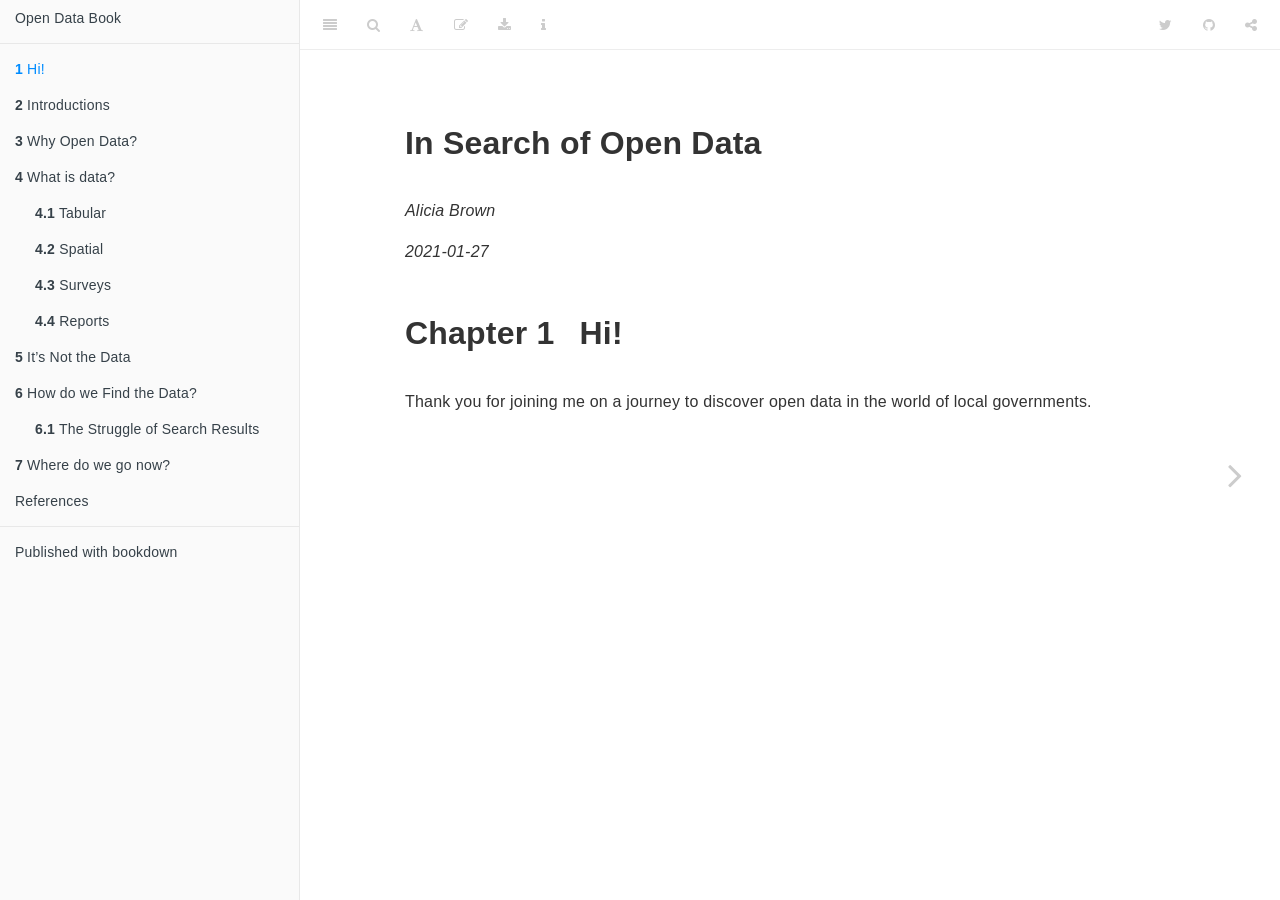
==== commit 6f6f91e2: "another page" ====
--- a/_book/index.html
+++ b/_book/index.html
@@ -67,7 +67,7 @@
       <nav role="navigation">
 
 <ul class="summary">
-<li><a href="https://github.com/aliciatb/OpenDataExploreR">Release the Data!</a></li>
+<li><a href="./">Open Data Book</a></li>
 
 <li class="divider"></li>
 <li class="chapter" data-level="1" data-path="index.html"><a href="index.html"><i class="fa fa-check"></i><b>1</b> Hi!</a></li>
@@ -85,6 +85,7 @@
 <ul>
 <li class="chapter" data-level="6.1" data-path="how-do-we-find-data.html"><a href="how-do-we-find-data.html#the-struggle-of-search-results"><i class="fa fa-check"></i><b>6.1</b> The Struggle of Search Results</a></li>
 </ul></li>
+<li class="chapter" data-level="7" data-path="where-do-we-go-now.html"><a href="where-do-we-go-now.html"><i class="fa fa-check"></i><b>7</b> Where do we go now?</a></li>
 <li class="chapter" data-level="" data-path="references.html"><a href="references.html"><i class="fa fa-check"></i>References</a></li>
 <li class="divider"></li>
 <li><a href="https://github.com/rstudio/bookdown" target="blank">Published with bookdown</a></li>
@@ -113,7 +114,7 @@
 </div>
 <div id="hi" class="section level1" number="1">
 <h1><span class="header-section-number">Chapter 1</span> Hi!</h1>
-<p>Thank you for joining me on a journey to discover open data in the world of local governments and determine how it</p>
+<p>Thank you for joining me on a journey to discover open data in the world of local governments.</p>
 
 </div>
             </section>
@@ -153,7 +154,7 @@
 "size": 2
 },
 "edit": {
-"link": "https://github.com/rstudio/bookdown/edit/master/inst/examples/index.Rmd",
+"link": "https://github.com/aliciatb/open-data-book/edit/main/index.Rmd",
 "text": "Edit"
 },
 "history": {
@@ -168,7 +169,7 @@
 "toc": {
 "collapse": "subsection"
 },
-"all": ["facebook", "twitter", "linkedin", "weibo", "instapaper"],
+"all": ["twitter", "linkedin"],
 "info": true,
 "url": "https://msaliciabrown/open-data-book",
 "github-repo": "aliciatb/open-data-book"
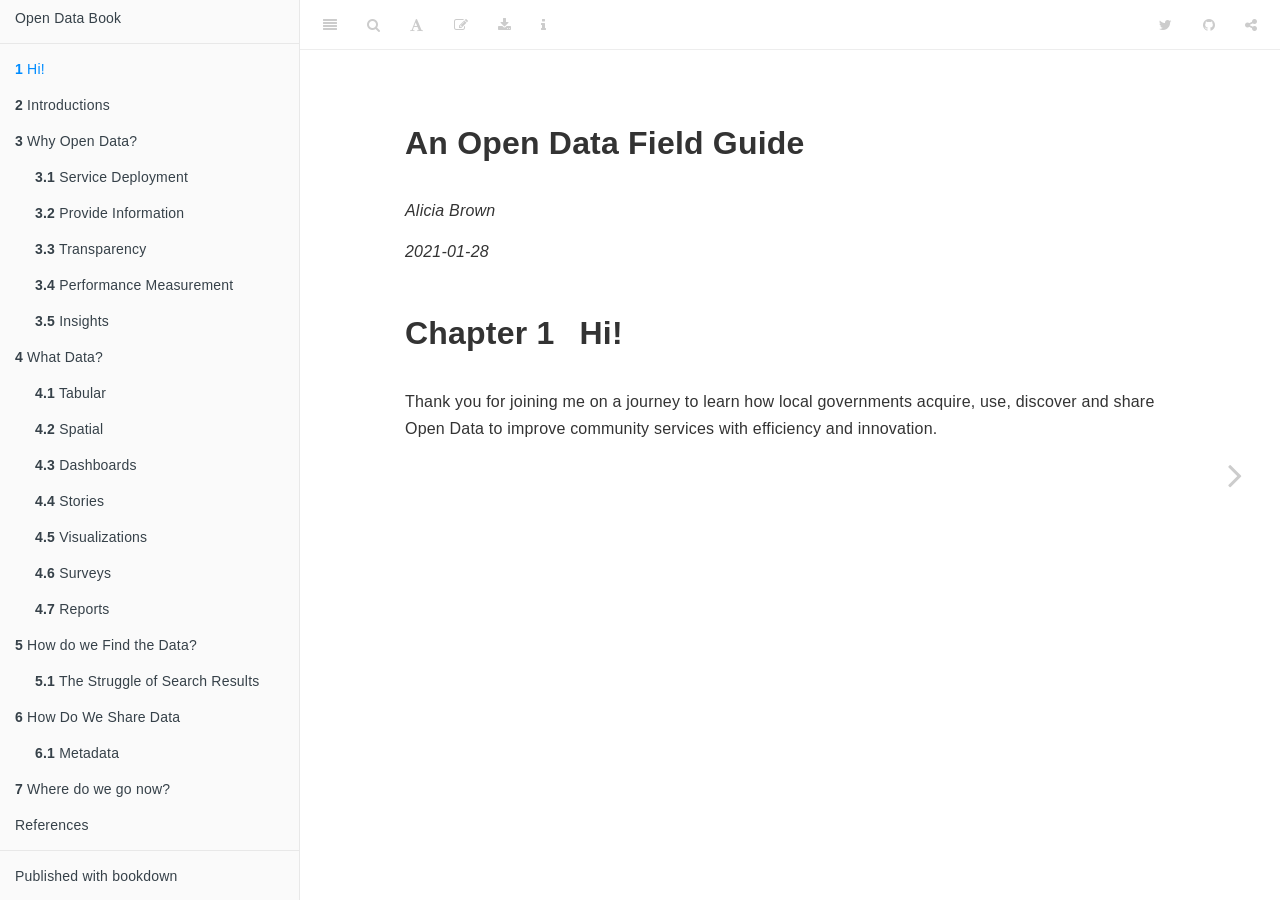
==== commit e5c4c5ee: "chapter updates and outlines" ====
--- a/_book/index.html
+++ b/_book/index.html
@@ -4,11 +4,11 @@
 
   <meta charset="utf-8" />
   <meta http-equiv="X-UA-Compatible" content="IE=edge" />
-  <title>In Search of Open Data</title>
+  <title>An Open Data Field Guide</title>
   <meta name="description" content="A book about the discovery, use and evangelization of Open Data for Local Governments" />
   <meta name="generator" content="bookdown 0.21 and GitBook 2.6.7" />
 
-  <meta property="og:title" content="In Search of Open Data" />
+  <meta property="og:title" content="An Open Data Field Guide" />
   <meta property="og:type" content="book" />
   <meta property="og:url" content="https://msaliciabrown/open-data-book" />
   
@@ -16,7 +16,7 @@
   <meta name="github-repo" content="aliciatb/open-data-book" />
 
   <meta name="twitter:card" content="summary" />
-  <meta name="twitter:title" content="In Search of Open Data" />
+  <meta name="twitter:title" content="An Open Data Field Guide" />
   
   <meta name="twitter:description" content="A book about the discovery, use and evangelization of Open Data for Local Governments" />
   
@@ -24,7 +24,7 @@
 <meta name="author" content="Alicia Brown" />
 
 
-<meta name="date" content="2021-01-27" />
+<meta name="date" content="2021-01-28" />
 
   <meta name="viewport" content="width=device-width, initial-scale=1" />
   <meta name="apple-mobile-web-app-capable" content="yes" />
@@ -72,18 +72,36 @@
 <li class="divider"></li>
 <li class="chapter" data-level="1" data-path="index.html"><a href="index.html"><i class="fa fa-check"></i><b>1</b> Hi!</a></li>
 <li class="chapter" data-level="2" data-path="intro.html"><a href="intro.html"><i class="fa fa-check"></i><b>2</b> Introductions</a></li>
-<li class="chapter" data-level="3" data-path="why-open-data.html"><a href="why-open-data.html"><i class="fa fa-check"></i><b>3</b> Why Open Data?</a></li>
-<li class="chapter" data-level="4" data-path="what-is-data.html"><a href="what-is-data.html"><i class="fa fa-check"></i><b>4</b> What is data?</a>
-<ul>
-<li class="chapter" data-level="4.1" data-path="what-is-data.html"><a href="what-is-data.html#tabular"><i class="fa fa-check"></i><b>4.1</b> Tabular</a></li>
-<li class="chapter" data-level="4.2" data-path="what-is-data.html"><a href="what-is-data.html#spatial"><i class="fa fa-check"></i><b>4.2</b> Spatial</a></li>
-<li class="chapter" data-level="4.3" data-path="what-is-data.html"><a href="what-is-data.html#surveys"><i class="fa fa-check"></i><b>4.3</b> Surveys</a></li>
-<li class="chapter" data-level="4.4" data-path="what-is-data.html"><a href="what-is-data.html#reports"><i class="fa fa-check"></i><b>4.4</b> Reports</a></li>
-</ul></li>
-<li class="chapter" data-level="5" data-path="it-about-info.html"><a href="it-about-info.html"><i class="fa fa-check"></i><b>5</b> It’s Not the Data</a></li>
-<li class="chapter" data-level="6" data-path="how-do-we-find-data.html"><a href="how-do-we-find-data.html"><i class="fa fa-check"></i><b>6</b> How do we Find the Data?</a>
-<ul>
-<li class="chapter" data-level="6.1" data-path="how-do-we-find-data.html"><a href="how-do-we-find-data.html#the-struggle-of-search-results"><i class="fa fa-check"></i><b>6.1</b> The Struggle of Search Results</a></li>
+<li class="chapter" data-level="3" data-path="why-open-data.html"><a href="why-open-data.html"><i class="fa fa-check"></i><b>3</b> Why Open Data?</a>
+<ul>
+<li class="chapter" data-level="3.1" data-path="why-open-data.html"><a href="why-open-data.html#service-deployment"><i class="fa fa-check"></i><b>3.1</b> Service Deployment</a>
+<ul>
+<li class="chapter" data-level="3.1.1" data-path="why-open-data.html"><a href="why-open-data.html#location"><i class="fa fa-check"></i><b>3.1.1</b> Location</a></li>
+<li class="chapter" data-level="3.1.2" data-path="why-open-data.html"><a href="why-open-data.html#staffing"><i class="fa fa-check"></i><b>3.1.2</b> Staffing</a></li>
+<li class="chapter" data-level="3.1.3" data-path="why-open-data.html"><a href="why-open-data.html#equity"><i class="fa fa-check"></i><b>3.1.3</b> Equity</a></li>
+</ul></li>
+<li class="chapter" data-level="3.2" data-path="why-open-data.html"><a href="why-open-data.html#provide-information"><i class="fa fa-check"></i><b>3.2</b> Provide Information</a></li>
+<li class="chapter" data-level="3.3" data-path="why-open-data.html"><a href="why-open-data.html#transparency"><i class="fa fa-check"></i><b>3.3</b> Transparency</a></li>
+<li class="chapter" data-level="3.4" data-path="why-open-data.html"><a href="why-open-data.html#performance-measurement"><i class="fa fa-check"></i><b>3.4</b> Performance Measurement</a></li>
+<li class="chapter" data-level="3.5" data-path="why-open-data.html"><a href="why-open-data.html#insights"><i class="fa fa-check"></i><b>3.5</b> Insights</a></li>
+</ul></li>
+<li class="chapter" data-level="4" data-path="what-data.html"><a href="what-data.html"><i class="fa fa-check"></i><b>4</b> What Data?</a>
+<ul>
+<li class="chapter" data-level="4.1" data-path="what-data.html"><a href="what-data.html#tabular"><i class="fa fa-check"></i><b>4.1</b> Tabular</a></li>
+<li class="chapter" data-level="4.2" data-path="what-data.html"><a href="what-data.html#spatial"><i class="fa fa-check"></i><b>4.2</b> Spatial</a></li>
+<li class="chapter" data-level="4.3" data-path="what-data.html"><a href="what-data.html#dashboards"><i class="fa fa-check"></i><b>4.3</b> Dashboards</a></li>
+<li class="chapter" data-level="4.4" data-path="what-data.html"><a href="what-data.html#stories"><i class="fa fa-check"></i><b>4.4</b> Stories</a></li>
+<li class="chapter" data-level="4.5" data-path="what-data.html"><a href="what-data.html#visualizations"><i class="fa fa-check"></i><b>4.5</b> Visualizations</a></li>
+<li class="chapter" data-level="4.6" data-path="what-data.html"><a href="what-data.html#surveys"><i class="fa fa-check"></i><b>4.6</b> Surveys</a></li>
+<li class="chapter" data-level="4.7" data-path="what-data.html"><a href="what-data.html#reports"><i class="fa fa-check"></i><b>4.7</b> Reports</a></li>
+</ul></li>
+<li class="chapter" data-level="5" data-path="how-do-we-find-data.html"><a href="how-do-we-find-data.html"><i class="fa fa-check"></i><b>5</b> How do we Find the Data?</a>
+<ul>
+<li class="chapter" data-level="5.1" data-path="how-do-we-find-data.html"><a href="how-do-we-find-data.html#the-struggle-of-search-results"><i class="fa fa-check"></i><b>5.1</b> The Struggle of Search Results</a></li>
+</ul></li>
+<li class="chapter" data-level="6" data-path="how-to-share-data.html"><a href="how-to-share-data.html"><i class="fa fa-check"></i><b>6</b> How Do We Share Data</a>
+<ul>
+<li class="chapter" data-level="6.1" data-path="how-to-share-data.html"><a href="how-to-share-data.html#metadata"><i class="fa fa-check"></i><b>6.1</b> Metadata</a></li>
 </ul></li>
 <li class="chapter" data-level="7" data-path="where-do-we-go-now.html"><a href="where-do-we-go-now.html"><i class="fa fa-check"></i><b>7</b> Where do we go now?</a></li>
 <li class="chapter" data-level="" data-path="references.html"><a href="references.html"><i class="fa fa-check"></i>References</a></li>
@@ -99,7 +117,7 @@
       <div class="body-inner">
         <div class="book-header" role="navigation">
           <h1>
-            <i class="fa fa-circle-o-notch fa-spin"></i><a href="./">In Search of Open Data</a>
+            <i class="fa fa-circle-o-notch fa-spin"></i><a href="./">An Open Data Field Guide</a>
           </h1>
         </div>
 
@@ -108,13 +126,13 @@
 
             <section class="normal" id="section-">
 <div id="header">
-<h1 class="title">In Search of Open Data</h1>
+<h1 class="title">An Open Data Field Guide</h1>
 <p class="author"><em>Alicia Brown</em></p>
-<p class="date"><em>2021-01-27</em></p>
+<p class="date"><em>2021-01-28</em></p>
 </div>
 <div id="hi" class="section level1" number="1">
 <h1><span class="header-section-number">Chapter 1</span> Hi!</h1>
-<p>Thank you for joining me on a journey to discover open data in the world of local governments.</p>
+<p>Thank you for joining me on a journey to learn how local governments acquire, use, discover and share Open Data to improve community services with efficiency and innovation.</p>
 
 </div>
             </section>
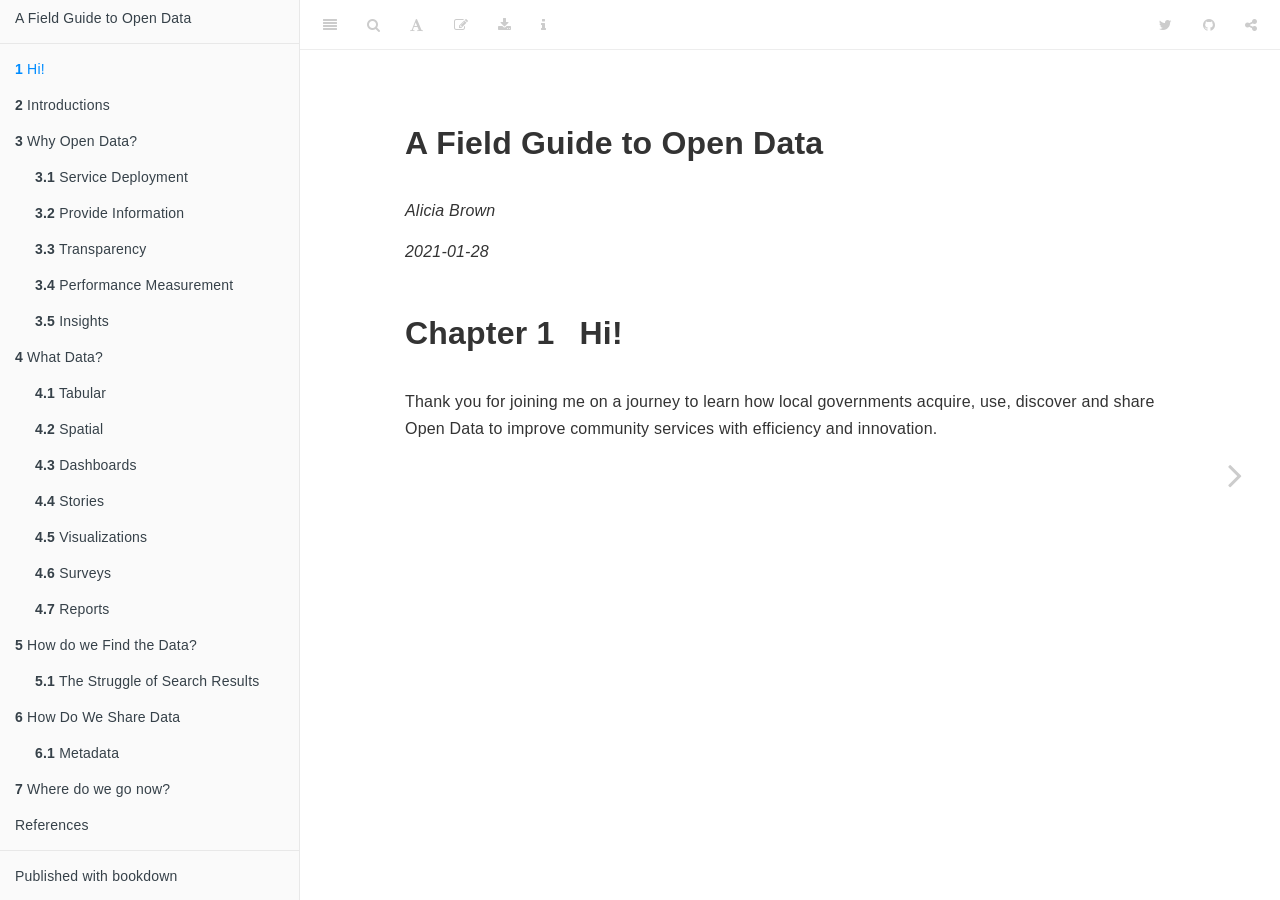
==== commit 3fb37f1e: "updated title and cover" ====
--- a/_book/index.html
+++ b/_book/index.html
@@ -4,22 +4,22 @@
 
   <meta charset="utf-8" />
   <meta http-equiv="X-UA-Compatible" content="IE=edge" />
-  <title>An Open Data Field Guide</title>
+  <title>A Field Guide to Open Data</title>
   <meta name="description" content="A book about the discovery, use and evangelization of Open Data for Local Governments" />
   <meta name="generator" content="bookdown 0.21 and GitBook 2.6.7" />
 
-  <meta property="og:title" content="An Open Data Field Guide" />
+  <meta property="og:title" content="A Field Guide to Open Data" />
   <meta property="og:type" content="book" />
   <meta property="og:url" content="https://msaliciabrown/open-data-book" />
-  
+  <meta property="og:image" content="https://msaliciabrown/open-data-bookimages/gauravdeep-singh-bansal-caC13DIDe9E-unsplash.jpg" />
   <meta property="og:description" content="A book about the discovery, use and evangelization of Open Data for Local Governments" />
   <meta name="github-repo" content="aliciatb/open-data-book" />
 
   <meta name="twitter:card" content="summary" />
-  <meta name="twitter:title" content="An Open Data Field Guide" />
+  <meta name="twitter:title" content="A Field Guide to Open Data" />
   
   <meta name="twitter:description" content="A book about the discovery, use and evangelization of Open Data for Local Governments" />
-  
+  <meta name="twitter:image" content="https://msaliciabrown/open-data-bookimages/gauravdeep-singh-bansal-caC13DIDe9E-unsplash.jpg" />
 
 <meta name="author" content="Alicia Brown" />
 
@@ -67,7 +67,7 @@
       <nav role="navigation">
 
 <ul class="summary">
-<li><a href="./">Open Data Book</a></li>
+<li><a href="./">A Field Guide to Open Data</a></li>
 
 <li class="divider"></li>
 <li class="chapter" data-level="1" data-path="index.html"><a href="index.html"><i class="fa fa-check"></i><b>1</b> Hi!</a></li>
@@ -117,7 +117,7 @@
       <div class="body-inner">
         <div class="book-header" role="navigation">
           <h1>
-            <i class="fa fa-circle-o-notch fa-spin"></i><a href="./">An Open Data Field Guide</a>
+            <i class="fa fa-circle-o-notch fa-spin"></i><a href="./">A Field Guide to Open Data</a>
           </h1>
         </div>
 
@@ -126,7 +126,7 @@
 
             <section class="normal" id="section-">
 <div id="header">
-<h1 class="title">An Open Data Field Guide</h1>
+<h1 class="title">A Field Guide to Open Data</h1>
 <p class="author"><em>Alicia Brown</em></p>
 <p class="date"><em>2021-01-28</em></p>
 </div>
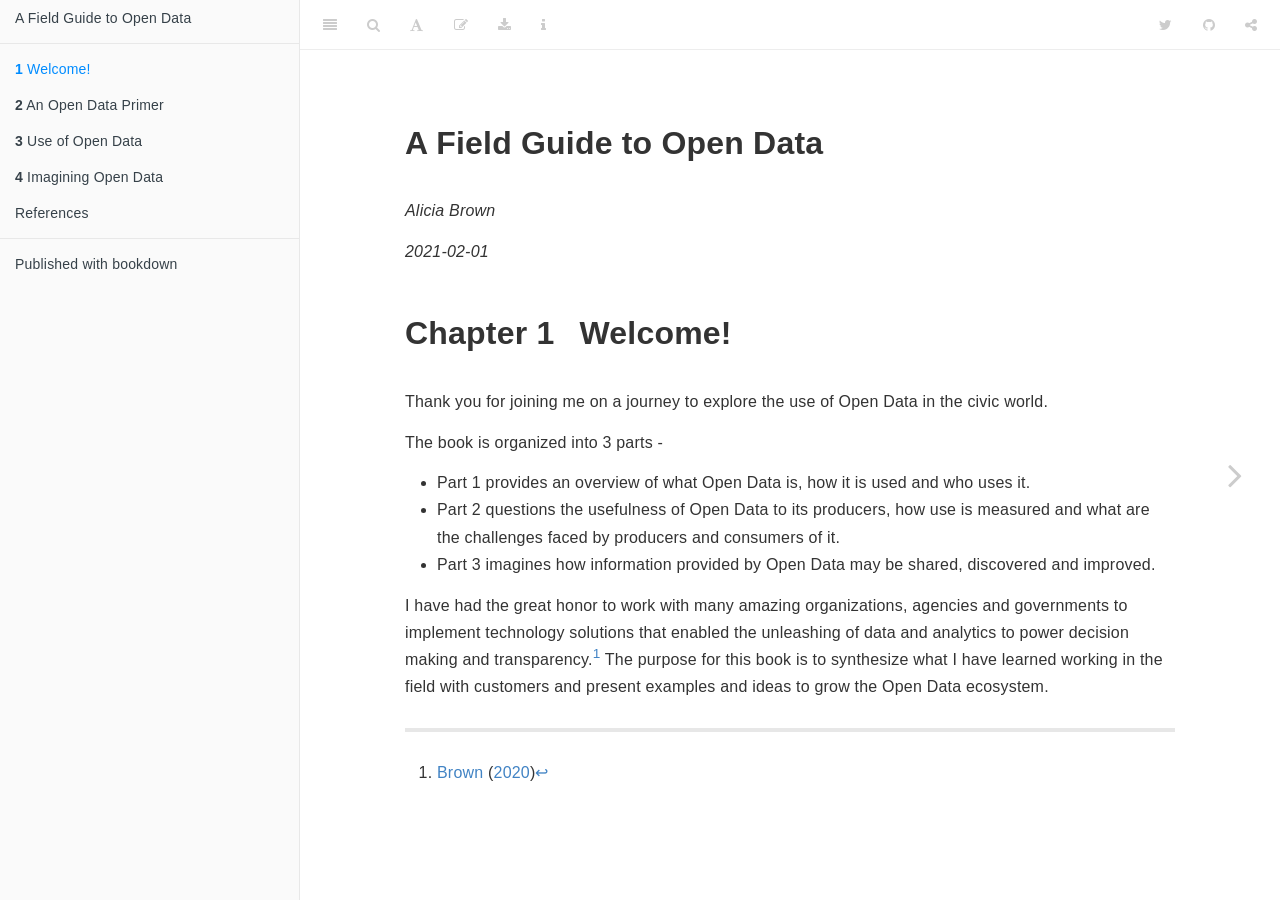
==== commit cdbd1f28: "reorg chapters" ====
--- a/_book/index.html
+++ b/_book/index.html
@@ -24,7 +24,7 @@
 <meta name="author" content="Alicia Brown" />
 
 
-<meta name="date" content="2021-01-28" />
+<meta name="date" content="2021-02-01" />
 
   <meta name="viewport" content="width=device-width, initial-scale=1" />
   <meta name="apple-mobile-web-app-capable" content="yes" />
@@ -32,7 +32,7 @@
   
   
 
-<link rel="next" href="intro.html"/>
+<link rel="next" href="overview.html"/>
 <script src="libs/header-attrs-2.6/header-attrs.js"></script>
 <script src="libs/jquery-2.2.3/jquery.min.js"></script>
 <link href="libs/gitbook-2.6.7/css/style.css" rel="stylesheet" />
@@ -70,40 +70,41 @@
 <li><a href="./">A Field Guide to Open Data</a></li>
 
 <li class="divider"></li>
-<li class="chapter" data-level="1" data-path="index.html"><a href="index.html"><i class="fa fa-check"></i><b>1</b> Hi!</a></li>
-<li class="chapter" data-level="2" data-path="intro.html"><a href="intro.html"><i class="fa fa-check"></i><b>2</b> Introductions</a></li>
-<li class="chapter" data-level="3" data-path="why-open-data.html"><a href="why-open-data.html"><i class="fa fa-check"></i><b>3</b> Why Open Data?</a>
-<ul>
-<li class="chapter" data-level="3.1" data-path="why-open-data.html"><a href="why-open-data.html#service-deployment"><i class="fa fa-check"></i><b>3.1</b> Service Deployment</a>
-<ul>
-<li class="chapter" data-level="3.1.1" data-path="why-open-data.html"><a href="why-open-data.html#location"><i class="fa fa-check"></i><b>3.1.1</b> Location</a></li>
-<li class="chapter" data-level="3.1.2" data-path="why-open-data.html"><a href="why-open-data.html#staffing"><i class="fa fa-check"></i><b>3.1.2</b> Staffing</a></li>
-<li class="chapter" data-level="3.1.3" data-path="why-open-data.html"><a href="why-open-data.html#equity"><i class="fa fa-check"></i><b>3.1.3</b> Equity</a></li>
-</ul></li>
-<li class="chapter" data-level="3.2" data-path="why-open-data.html"><a href="why-open-data.html#provide-information"><i class="fa fa-check"></i><b>3.2</b> Provide Information</a></li>
-<li class="chapter" data-level="3.3" data-path="why-open-data.html"><a href="why-open-data.html#transparency"><i class="fa fa-check"></i><b>3.3</b> Transparency</a></li>
-<li class="chapter" data-level="3.4" data-path="why-open-data.html"><a href="why-open-data.html#performance-measurement"><i class="fa fa-check"></i><b>3.4</b> Performance Measurement</a></li>
-<li class="chapter" data-level="3.5" data-path="why-open-data.html"><a href="why-open-data.html#insights"><i class="fa fa-check"></i><b>3.5</b> Insights</a></li>
-</ul></li>
-<li class="chapter" data-level="4" data-path="what-data.html"><a href="what-data.html"><i class="fa fa-check"></i><b>4</b> What Data?</a>
-<ul>
-<li class="chapter" data-level="4.1" data-path="what-data.html"><a href="what-data.html#tabular"><i class="fa fa-check"></i><b>4.1</b> Tabular</a></li>
-<li class="chapter" data-level="4.2" data-path="what-data.html"><a href="what-data.html#spatial"><i class="fa fa-check"></i><b>4.2</b> Spatial</a></li>
-<li class="chapter" data-level="4.3" data-path="what-data.html"><a href="what-data.html#dashboards"><i class="fa fa-check"></i><b>4.3</b> Dashboards</a></li>
-<li class="chapter" data-level="4.4" data-path="what-data.html"><a href="what-data.html#stories"><i class="fa fa-check"></i><b>4.4</b> Stories</a></li>
-<li class="chapter" data-level="4.5" data-path="what-data.html"><a href="what-data.html#visualizations"><i class="fa fa-check"></i><b>4.5</b> Visualizations</a></li>
-<li class="chapter" data-level="4.6" data-path="what-data.html"><a href="what-data.html#surveys"><i class="fa fa-check"></i><b>4.6</b> Surveys</a></li>
-<li class="chapter" data-level="4.7" data-path="what-data.html"><a href="what-data.html#reports"><i class="fa fa-check"></i><b>4.7</b> Reports</a></li>
-</ul></li>
-<li class="chapter" data-level="5" data-path="how-do-we-find-data.html"><a href="how-do-we-find-data.html"><i class="fa fa-check"></i><b>5</b> How do we Find the Data?</a>
-<ul>
-<li class="chapter" data-level="5.1" data-path="how-do-we-find-data.html"><a href="how-do-we-find-data.html#the-struggle-of-search-results"><i class="fa fa-check"></i><b>5.1</b> The Struggle of Search Results</a></li>
-</ul></li>
-<li class="chapter" data-level="6" data-path="how-to-share-data.html"><a href="how-to-share-data.html"><i class="fa fa-check"></i><b>6</b> How Do We Share Data</a>
-<ul>
-<li class="chapter" data-level="6.1" data-path="how-to-share-data.html"><a href="how-to-share-data.html#metadata"><i class="fa fa-check"></i><b>6.1</b> Metadata</a></li>
-</ul></li>
-<li class="chapter" data-level="7" data-path="where-do-we-go-now.html"><a href="where-do-we-go-now.html"><i class="fa fa-check"></i><b>7</b> Where do we go now?</a></li>
+<li class="chapter" data-level="1" data-path="index.html"><a href="index.html"><i class="fa fa-check"></i><b>1</b> Welcome!</a></li>
+<li class="chapter" data-level="2" data-path="overview.html"><a href="overview.html"><i class="fa fa-check"></i><b>2</b> An Open Data Primer</a>
+<ul>
+<li class="chapter" data-level="2.1" data-path="overview.html"><a href="overview.html#what-is-open-data"><i class="fa fa-check"></i><b>2.1</b> What is Open Data?</a>
+<ul>
+<li class="chapter" data-level="2.1.1" data-path="overview.html"><a href="overview.html#topics"><i class="fa fa-check"></i><b>2.1.1</b> Topics</a></li>
+<li class="chapter" data-level="2.1.2" data-path="overview.html"><a href="overview.html#types"><i class="fa fa-check"></i><b>2.1.2</b> Types</a></li>
+</ul></li>
+<li class="chapter" data-level="2.2" data-path="overview.html"><a href="overview.html#how-is-it-used"><i class="fa fa-check"></i><b>2.2</b> How is it used?</a>
+<ul>
+<li class="chapter" data-level="2.2.1" data-path="overview.html"><a href="overview.html#organizational-goals"><i class="fa fa-check"></i><b>2.2.1</b> Organizational Goals</a></li>
+<li class="chapter" data-level="2.2.2" data-path="overview.html"><a href="overview.html#civic"><i class="fa fa-check"></i><b>2.2.2</b> Civic</a></li>
+</ul></li>
+<li class="chapter" data-level="2.3" data-path="overview.html"><a href="overview.html#who-uses-it"><i class="fa fa-check"></i><b>2.3</b> Who uses it?</a>
+<ul>
+<li class="chapter" data-level="2.3.1" data-path="overview.html"><a href="overview.html#personas"><i class="fa fa-check"></i><b>2.3.1</b> Personas</a></li>
+</ul></li>
+</ul></li>
+<li class="chapter" data-level="3" data-path="use.html"><a href="use.html"><i class="fa fa-check"></i><b>3</b> Use of Open Data</a>
+<ul>
+<li class="chapter" data-level="3.1" data-path="use.html"><a href="use.html#examples-of-usefulness"><i class="fa fa-check"></i><b>3.1</b> Examples of Usefulness</a></li>
+<li class="chapter" data-level="3.2" data-path="use.html"><a href="use.html#measuring-use"><i class="fa fa-check"></i><b>3.2</b> Measuring Use</a></li>
+<li class="chapter" data-level="3.3" data-path="use.html"><a href="use.html#challenges-of-open-data"><i class="fa fa-check"></i><b>3.3</b> Challenges of Open Data</a>
+<ul>
+<li class="chapter" data-level="3.3.1" data-path="use.html"><a href="use.html#searching-for-data"><i class="fa fa-check"></i><b>3.3.1</b> Searching for data</a></li>
+<li class="chapter" data-level="3.3.2" data-path="use.html"><a href="use.html#peeking-at-data"><i class="fa fa-check"></i><b>3.3.2</b> Peeking at data</a></li>
+</ul></li>
+</ul></li>
+<li class="chapter" data-level="4" data-path="imagine.html"><a href="imagine.html"><i class="fa fa-check"></i><b>4</b> Imagining Open Data</a>
+<ul>
+<li class="chapter" data-level="4.1" data-path="imagine.html"><a href="imagine.html#sharing"><i class="fa fa-check"></i><b>4.1</b> Sharing</a></li>
+<li class="chapter" data-level="4.2" data-path="imagine.html"><a href="imagine.html#accessing"><i class="fa fa-check"></i><b>4.2</b> Accessing</a></li>
+<li class="chapter" data-level="4.3" data-path="imagine.html"><a href="imagine.html#discovery"><i class="fa fa-check"></i><b>4.3</b> Discovery</a></li>
+<li class="chapter" data-level="4.4" data-path="imagine.html"><a href="imagine.html#improving-the-ecosystem"><i class="fa fa-check"></i><b>4.4</b> Improving the Ecosystem</a></li>
+</ul></li>
 <li class="chapter" data-level="" data-path="references.html"><a href="references.html"><i class="fa fa-check"></i>References</a></li>
 <li class="divider"></li>
 <li><a href="https://github.com/rstudio/bookdown" target="blank">Published with bookdown</a></li>
@@ -128,12 +129,25 @@
 <div id="header">
 <h1 class="title">A Field Guide to Open Data</h1>
 <p class="author"><em>Alicia Brown</em></p>
-<p class="date"><em>2021-01-28</em></p>
+<p class="date"><em>2021-02-01</em></p>
 </div>
-<div id="hi" class="section level1" number="1">
-<h1><span class="header-section-number">Chapter 1</span> Hi!</h1>
-<p>Thank you for joining me on a journey to learn how local governments acquire, use, discover and share Open Data to improve community services with efficiency and innovation.</p>
-
+<div id="welcome" class="section level1" number="1">
+<h1><span class="header-section-number">Chapter 1</span> Welcome!</h1>
+<p>Thank you for joining me on a journey to explore the use of Open Data in the civic world.</p>
+<p>The book is organized into 3 parts -</p>
+<ul>
+<li>Part 1 provides an overview of what Open Data is, how it is used and who uses it.</li>
+<li>Part 2 questions the usefulness of Open Data to its producers, how use is measured and what are the challenges faced by producers and consumers of it.</li>
+<li>Part 3 imagines how information provided by Open Data may be shared, discovered and improved.</li>
+</ul>
+<p>I have had the great honor to work with many amazing organizations, agencies and governments to implement technology solutions that enabled the unleashing of data and analytics to power decision making and transparency.<a href="#fn1" class="footnote-ref" id="fnref1"><sup>1</sup></a> The purpose for this book is to synthesize what I have learned working in the field with customers and present examples and ideas to grow the Open Data ecosystem.</p>
+
+</div>
+<div class="footnotes">
+<hr />
+<ol start="1">
+<li id="fn1"><p><span class="citation"><a href="references.html#ref-blog5years" role="doc-biblioref">Brown</a> (<a href="references.html#ref-blog5years" role="doc-biblioref">2020</a>)</span><a href="index.html#fnref1" class="footnote-back">↩︎</a></p></li>
+</ol>
 </div>
             </section>
 
@@ -141,7 +155,7 @@
         </div>
       </div>
 
-<a href="intro.html" class="navigation navigation-next navigation-unique" aria-label="Next page"><i class="fa fa-angle-right"></i></a>
+<a href="overview.html" class="navigation navigation-next navigation-unique" aria-label="Next page"><i class="fa fa-angle-right"></i></a>
     </div>
   </div>
 <script src="libs/gitbook-2.6.7/js/app.min.js"></script>
@@ -185,9 +199,10 @@
 },
 "download": ["open-data-book.pdf", "open-data-book.epub"],
 "toc": {
-"collapse": "subsection"
-},
-"all": ["twitter", "linkedin"],
+"collapse": "section",
+"toc_depth": 2
+},
+"all": false,
 "info": true,
 "url": "https://msaliciabrown/open-data-book",
 "github-repo": "aliciatb/open-data-book"
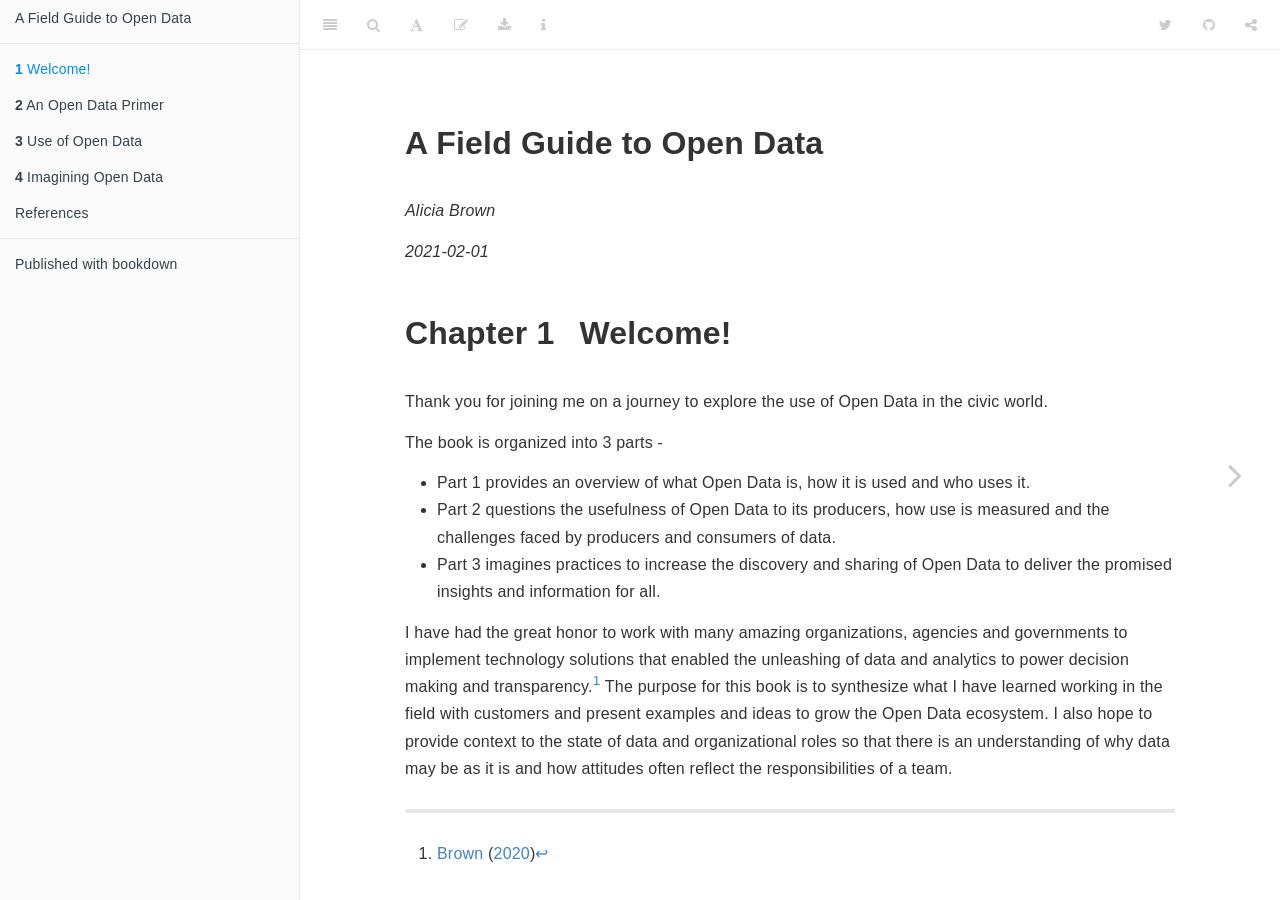
==== commit 5efa126a: "more words" ====
--- a/_book/index.html
+++ b/_book/index.html
@@ -76,7 +76,10 @@
 <li class="chapter" data-level="2.1" data-path="overview.html"><a href="overview.html#what-is-open-data"><i class="fa fa-check"></i><b>2.1</b> What is Open Data?</a>
 <ul>
 <li class="chapter" data-level="2.1.1" data-path="overview.html"><a href="overview.html#topics"><i class="fa fa-check"></i><b>2.1.1</b> Topics</a></li>
-<li class="chapter" data-level="2.1.2" data-path="overview.html"><a href="overview.html#types"><i class="fa fa-check"></i><b>2.1.2</b> Types</a></li>
+<li class="chapter" data-level="2.1.2" data-path="overview.html"><a href="overview.html#databases"><i class="fa fa-check"></i><b>2.1.2</b> Databases</a></li>
+<li class="chapter" data-level="2.1.3" data-path="overview.html"><a href="overview.html#files"><i class="fa fa-check"></i><b>2.1.3</b> Files</a></li>
+<li class="chapter" data-level="2.1.4" data-path="overview.html"><a href="overview.html#reports"><i class="fa fa-check"></i><b>2.1.4</b> Reports</a></li>
+<li class="chapter" data-level="2.1.5" data-path="overview.html"><a href="overview.html#dashboards"><i class="fa fa-check"></i><b>2.1.5</b> Dashboards</a></li>
 </ul></li>
 <li class="chapter" data-level="2.2" data-path="overview.html"><a href="overview.html#how-is-it-used"><i class="fa fa-check"></i><b>2.2</b> How is it used?</a>
 <ul>
@@ -137,10 +140,10 @@
 <p>The book is organized into 3 parts -</p>
 <ul>
 <li>Part 1 provides an overview of what Open Data is, how it is used and who uses it.</li>
-<li>Part 2 questions the usefulness of Open Data to its producers, how use is measured and what are the challenges faced by producers and consumers of it.</li>
-<li>Part 3 imagines how information provided by Open Data may be shared, discovered and improved.</li>
+<li>Part 2 questions the usefulness of Open Data to its producers, how use is measured and the challenges faced by producers and consumers of data.</li>
+<li>Part 3 imagines practices to increase the discovery and sharing of Open Data to deliver the promised insights and information for all.</li>
 </ul>
-<p>I have had the great honor to work with many amazing organizations, agencies and governments to implement technology solutions that enabled the unleashing of data and analytics to power decision making and transparency.<a href="#fn1" class="footnote-ref" id="fnref1"><sup>1</sup></a> The purpose for this book is to synthesize what I have learned working in the field with customers and present examples and ideas to grow the Open Data ecosystem.</p>
+<p>I have had the great honor to work with many amazing organizations, agencies and governments to implement technology solutions that enabled the unleashing of data and analytics to power decision making and transparency.<a href="#fn1" class="footnote-ref" id="fnref1"><sup>1</sup></a> The purpose for this book is to synthesize what I have learned working in the field with customers and present examples and ideas to grow the Open Data ecosystem. I also hope to provide context to the state of data and organizational roles so that there is an understanding of why data may be as it is and how attitudes often reflect the responsibilities of a team.</p>
 
 </div>
 <div class="footnotes">
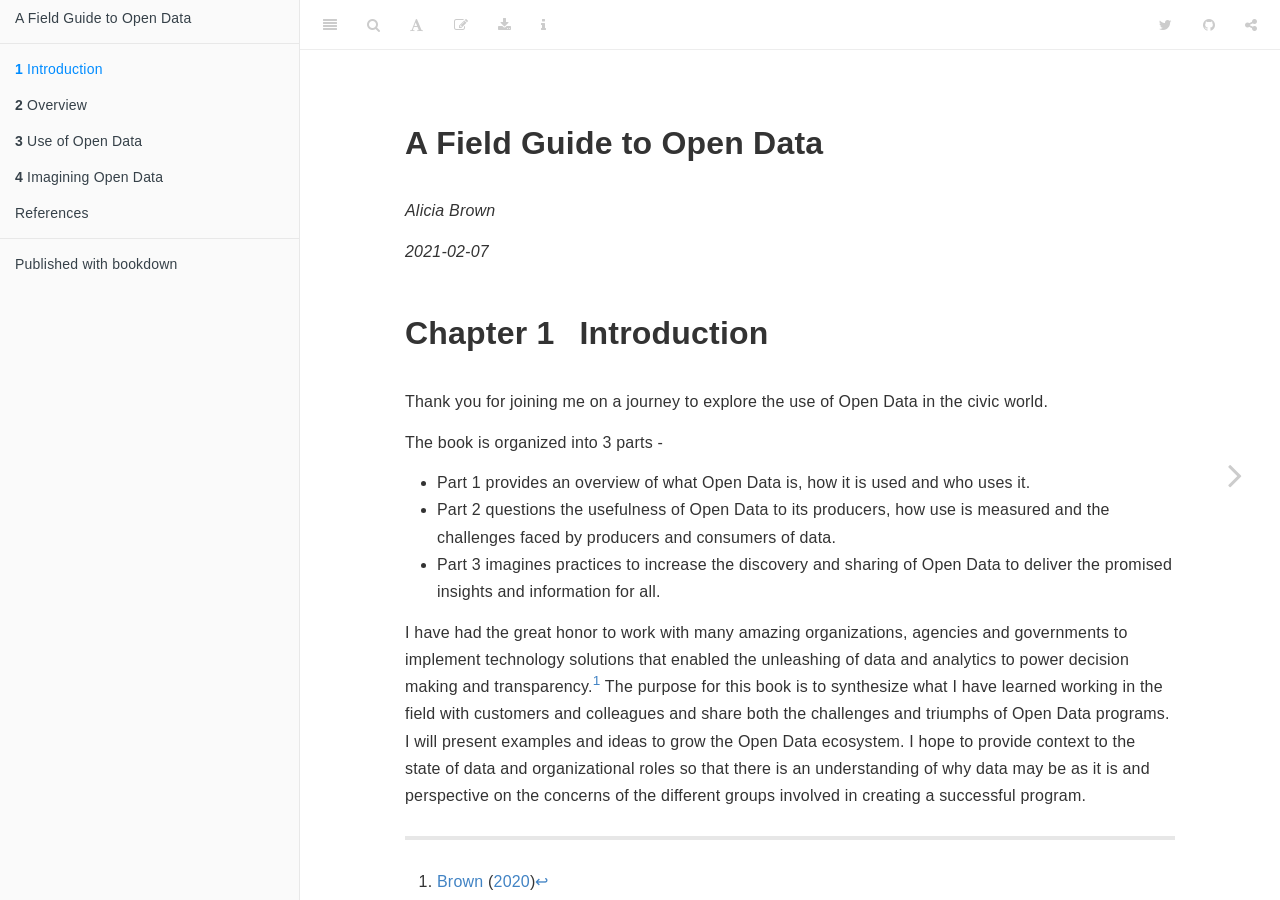
==== commit 79044069: "part 1 done 4 now" ====
--- a/_book/index.html
+++ b/_book/index.html
@@ -11,7 +11,7 @@
   <meta property="og:title" content="A Field Guide to Open Data" />
   <meta property="og:type" content="book" />
   <meta property="og:url" content="https://msaliciabrown/open-data-book" />
-  <meta property="og:image" content="https://msaliciabrown/open-data-bookimages/gauravdeep-singh-bansal-caC13DIDe9E-unsplash.jpg" />
+  
   <meta property="og:description" content="A book about the discovery, use and evangelization of Open Data for Local Governments" />
   <meta name="github-repo" content="aliciatb/open-data-book" />
 
@@ -19,12 +19,12 @@
   <meta name="twitter:title" content="A Field Guide to Open Data" />
   
   <meta name="twitter:description" content="A book about the discovery, use and evangelization of Open Data for Local Governments" />
-  <meta name="twitter:image" content="https://msaliciabrown/open-data-bookimages/gauravdeep-singh-bansal-caC13DIDe9E-unsplash.jpg" />
+  
 
 <meta name="author" content="Alicia Brown" />
 
 
-<meta name="date" content="2021-02-01" />
+<meta name="date" content="2021-02-07" />
 
   <meta name="viewport" content="width=device-width, initial-scale=1" />
   <meta name="apple-mobile-web-app-capable" content="yes" />
@@ -70,8 +70,8 @@
 <li><a href="./">A Field Guide to Open Data</a></li>
 
 <li class="divider"></li>
-<li class="chapter" data-level="1" data-path="index.html"><a href="index.html"><i class="fa fa-check"></i><b>1</b> Welcome!</a></li>
-<li class="chapter" data-level="2" data-path="overview.html"><a href="overview.html"><i class="fa fa-check"></i><b>2</b> An Open Data Primer</a>
+<li class="chapter" data-level="1" data-path="index.html"><a href="index.html"><i class="fa fa-check"></i><b>1</b> Introduction</a></li>
+<li class="chapter" data-level="2" data-path="overview.html"><a href="overview.html"><i class="fa fa-check"></i><b>2</b> Overview</a>
 <ul>
 <li class="chapter" data-level="2.1" data-path="overview.html"><a href="overview.html#what-is-open-data"><i class="fa fa-check"></i><b>2.1</b> What is Open Data?</a>
 <ul>
@@ -83,22 +83,23 @@
 </ul></li>
 <li class="chapter" data-level="2.2" data-path="overview.html"><a href="overview.html#how-is-it-used"><i class="fa fa-check"></i><b>2.2</b> How is it used?</a>
 <ul>
-<li class="chapter" data-level="2.2.1" data-path="overview.html"><a href="overview.html#organizational-goals"><i class="fa fa-check"></i><b>2.2.1</b> Organizational Goals</a></li>
-<li class="chapter" data-level="2.2.2" data-path="overview.html"><a href="overview.html#civic"><i class="fa fa-check"></i><b>2.2.2</b> Civic</a></li>
-</ul></li>
-<li class="chapter" data-level="2.3" data-path="overview.html"><a href="overview.html#who-uses-it"><i class="fa fa-check"></i><b>2.3</b> Who uses it?</a>
-<ul>
-<li class="chapter" data-level="2.3.1" data-path="overview.html"><a href="overview.html#personas"><i class="fa fa-check"></i><b>2.3.1</b> Personas</a></li>
-</ul></li>
+<li class="chapter" data-level="2.2.1" data-path="overview.html"><a href="overview.html#organizational-motivations"><i class="fa fa-check"></i><b>2.2.1</b> Organizational Motivations</a></li>
+</ul></li>
+<li class="chapter" data-level="2.3" data-path="overview.html"><a href="overview.html#who-use-open-data"><i class="fa fa-check"></i><b>2.3</b> Who Use Open Data?</a>
+<ul>
+<li class="chapter" data-level="2.3.1" data-path="overview.html"><a href="overview.html#governments"><i class="fa fa-check"></i><b>2.3.1</b> Governments</a></li>
+<li class="chapter" data-level="2.3.2" data-path="overview.html"><a href="overview.html#civic-users"><i class="fa fa-check"></i><b>2.3.2</b> Civic Users</a></li>
+<li class="chapter" data-level="2.3.3" data-path="overview.html"><a href="overview.html#regional-partners"><i class="fa fa-check"></i><b>2.3.3</b> Regional Partners</a></li>
+</ul></li>
+<li class="chapter" data-level="2.4" data-path="overview.html"><a href="overview.html#summary"><i class="fa fa-check"></i><b>2.4</b> Summary</a></li>
 </ul></li>
 <li class="chapter" data-level="3" data-path="use.html"><a href="use.html"><i class="fa fa-check"></i><b>3</b> Use of Open Data</a>
 <ul>
-<li class="chapter" data-level="3.1" data-path="use.html"><a href="use.html#examples-of-usefulness"><i class="fa fa-check"></i><b>3.1</b> Examples of Usefulness</a></li>
-<li class="chapter" data-level="3.2" data-path="use.html"><a href="use.html#measuring-use"><i class="fa fa-check"></i><b>3.2</b> Measuring Use</a></li>
-<li class="chapter" data-level="3.3" data-path="use.html"><a href="use.html#challenges-of-open-data"><i class="fa fa-check"></i><b>3.3</b> Challenges of Open Data</a>
-<ul>
-<li class="chapter" data-level="3.3.1" data-path="use.html"><a href="use.html#searching-for-data"><i class="fa fa-check"></i><b>3.3.1</b> Searching for data</a></li>
-<li class="chapter" data-level="3.3.2" data-path="use.html"><a href="use.html#peeking-at-data"><i class="fa fa-check"></i><b>3.3.2</b> Peeking at data</a></li>
+<li class="chapter" data-level="3.1" data-path="use.html"><a href="use.html#measuring-use"><i class="fa fa-check"></i><b>3.1</b> Measuring Use</a></li>
+<li class="chapter" data-level="3.2" data-path="use.html"><a href="use.html#challenges-of-open-data"><i class="fa fa-check"></i><b>3.2</b> Challenges of Open Data</a>
+<ul>
+<li class="chapter" data-level="3.2.1" data-path="use.html"><a href="use.html#searching-for-data"><i class="fa fa-check"></i><b>3.2.1</b> Searching for data</a></li>
+<li class="chapter" data-level="3.2.2" data-path="use.html"><a href="use.html#peeking-at-data"><i class="fa fa-check"></i><b>3.2.2</b> Peeking at data</a></li>
 </ul></li>
 </ul></li>
 <li class="chapter" data-level="4" data-path="imagine.html"><a href="imagine.html"><i class="fa fa-check"></i><b>4</b> Imagining Open Data</a>
@@ -132,10 +133,10 @@
 <div id="header">
 <h1 class="title">A Field Guide to Open Data</h1>
 <p class="author"><em>Alicia Brown</em></p>
-<p class="date"><em>2021-02-01</em></p>
+<p class="date"><em>2021-02-07</em></p>
 </div>
-<div id="welcome" class="section level1" number="1">
-<h1><span class="header-section-number">Chapter 1</span> Welcome!</h1>
+<div id="introduction" class="section level1" number="1">
+<h1><span class="header-section-number">Chapter 1</span> Introduction</h1>
 <p>Thank you for joining me on a journey to explore the use of Open Data in the civic world.</p>
 <p>The book is organized into 3 parts -</p>
 <ul>
@@ -143,7 +144,7 @@
 <li>Part 2 questions the usefulness of Open Data to its producers, how use is measured and the challenges faced by producers and consumers of data.</li>
 <li>Part 3 imagines practices to increase the discovery and sharing of Open Data to deliver the promised insights and information for all.</li>
 </ul>
-<p>I have had the great honor to work with many amazing organizations, agencies and governments to implement technology solutions that enabled the unleashing of data and analytics to power decision making and transparency.<a href="#fn1" class="footnote-ref" id="fnref1"><sup>1</sup></a> The purpose for this book is to synthesize what I have learned working in the field with customers and present examples and ideas to grow the Open Data ecosystem. I also hope to provide context to the state of data and organizational roles so that there is an understanding of why data may be as it is and how attitudes often reflect the responsibilities of a team.</p>
+<p>I have had the great honor to work with many amazing organizations, agencies and governments to implement technology solutions that enabled the unleashing of data and analytics to power decision making and transparency.<a href="#fn1" class="footnote-ref" id="fnref1"><sup>1</sup></a> The purpose for this book is to synthesize what I have learned working in the field with customers and colleagues and share both the challenges and triumphs of Open Data programs. I will present examples and ideas to grow the Open Data ecosystem. I hope to provide context to the state of data and organizational roles so that there is an understanding of why data may be as it is and perspective on the concerns of the different groups involved in creating a successful program.</p>
 
 </div>
 <div class="footnotes">
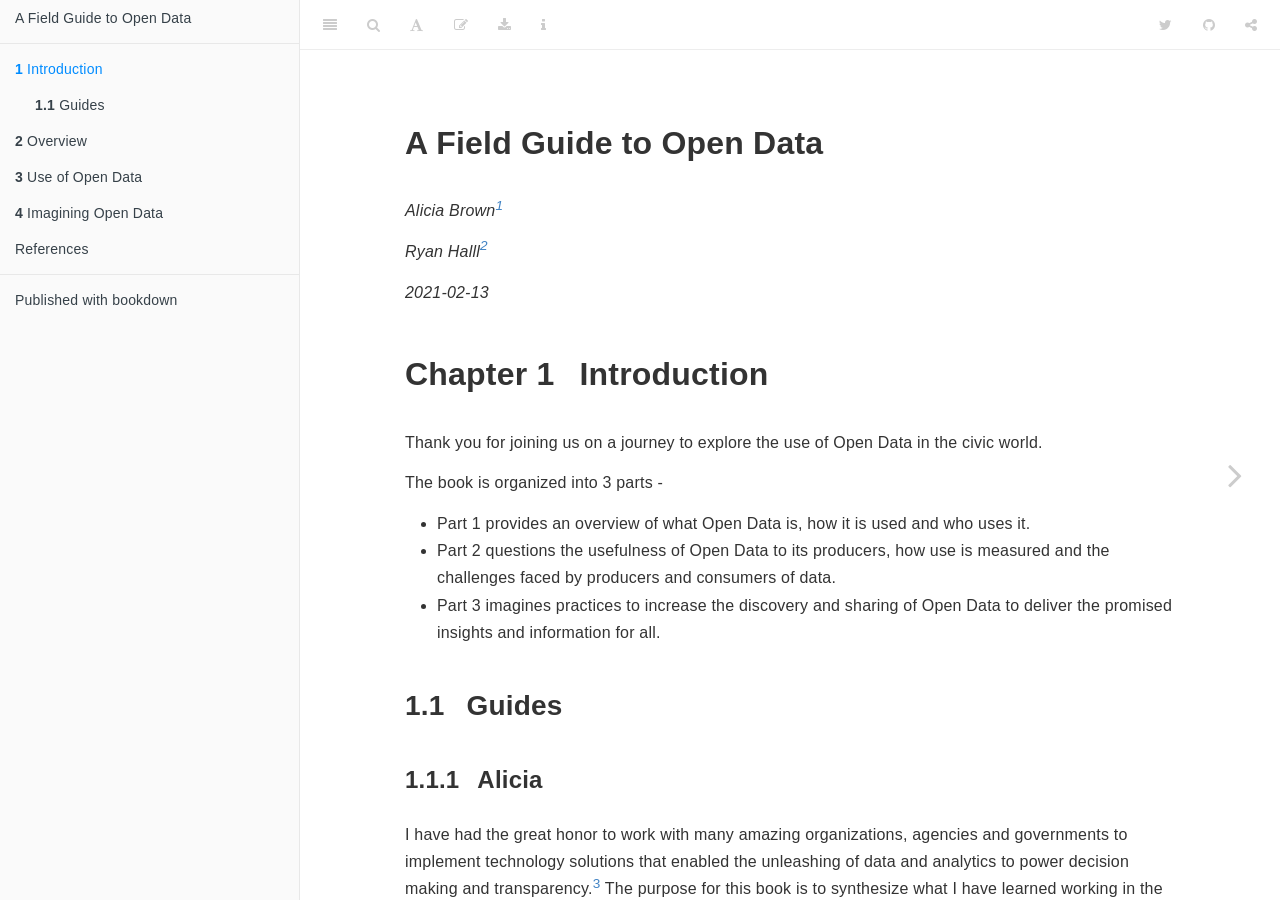
==== commit 2ad00af3: "updated book and repo info" ====
--- a/_book/index.html
+++ b/_book/index.html
@@ -10,10 +10,10 @@
 
   <meta property="og:title" content="A Field Guide to Open Data" />
   <meta property="og:type" content="book" />
-  <meta property="og:url" content="https://msaliciabrown/open-data-book" />
+  <meta property="og:url" content="https:/github.com/open-data-people/open-data-field-guide" />
   
   <meta property="og:description" content="A book about the discovery, use and evangelization of Open Data for Local Governments" />
-  <meta name="github-repo" content="aliciatb/open-data-book" />
+  <meta name="github-repo" content="open-data-people/open-data-field-guide" />
 
   <meta name="twitter:card" content="summary" />
   <meta name="twitter:title" content="A Field Guide to Open Data" />
@@ -22,9 +22,10 @@
   
 
 <meta name="author" content="Alicia Brown" />
-
-
-<meta name="date" content="2021-02-07" />
+<meta name="author" content="Ryan Halll" />
+
+
+<meta name="date" content="2021-02-13" />
 
   <meta name="viewport" content="width=device-width, initial-scale=1" />
   <meta name="apple-mobile-web-app-capable" content="yes" />
@@ -70,7 +71,13 @@
 <li><a href="./">A Field Guide to Open Data</a></li>
 
 <li class="divider"></li>
-<li class="chapter" data-level="1" data-path="index.html"><a href="index.html"><i class="fa fa-check"></i><b>1</b> Introduction</a></li>
+<li class="chapter" data-level="1" data-path="index.html"><a href="index.html"><i class="fa fa-check"></i><b>1</b> Introduction</a>
+<ul>
+<li class="chapter" data-level="1.1" data-path="index.html"><a href="index.html#guides"><i class="fa fa-check"></i><b>1.1</b> Guides</a>
+<ul>
+<li class="chapter" data-level="1.1.1" data-path="index.html"><a href="index.html#alicia"><i class="fa fa-check"></i><b>1.1.1</b> Alicia</a></li>
+</ul></li>
+</ul></li>
 <li class="chapter" data-level="2" data-path="overview.html"><a href="overview.html"><i class="fa fa-check"></i><b>2</b> Overview</a>
 <ul>
 <li class="chapter" data-level="2.1" data-path="overview.html"><a href="overview.html#what-is-open-data"><i class="fa fa-check"></i><b>2.1</b> What is Open Data?</a>
@@ -132,25 +139,34 @@
             <section class="normal" id="section-">
 <div id="header">
 <h1 class="title">A Field Guide to Open Data</h1>
-<p class="author"><em>Alicia Brown</em></p>
-<p class="date"><em>2021-02-07</em></p>
+<p class="author"><em>Alicia Brown<a href="#fn1" class="footnote-ref" id="fnref1"><sup>1</sup></a></em></p>
+<p class="author"><em>Ryan Halll<a href="#fn2" class="footnote-ref" id="fnref2"><sup>2</sup></a></em></p>
+<p class="date"><em>2021-02-13</em></p>
 </div>
 <div id="introduction" class="section level1" number="1">
 <h1><span class="header-section-number">Chapter 1</span> Introduction</h1>
-<p>Thank you for joining me on a journey to explore the use of Open Data in the civic world.</p>
+<p>Thank you for joining us on a journey to explore the use of Open Data in the civic world.</p>
 <p>The book is organized into 3 parts -</p>
 <ul>
 <li>Part 1 provides an overview of what Open Data is, how it is used and who uses it.</li>
 <li>Part 2 questions the usefulness of Open Data to its producers, how use is measured and the challenges faced by producers and consumers of data.</li>
 <li>Part 3 imagines practices to increase the discovery and sharing of Open Data to deliver the promised insights and information for all.</li>
 </ul>
-<p>I have had the great honor to work with many amazing organizations, agencies and governments to implement technology solutions that enabled the unleashing of data and analytics to power decision making and transparency.<a href="#fn1" class="footnote-ref" id="fnref1"><sup>1</sup></a> The purpose for this book is to synthesize what I have learned working in the field with customers and colleagues and share both the challenges and triumphs of Open Data programs. I will present examples and ideas to grow the Open Data ecosystem. I hope to provide context to the state of data and organizational roles so that there is an understanding of why data may be as it is and perspective on the concerns of the different groups involved in creating a successful program.</p>
-
+<div id="guides" class="section level2" number="1.1">
+<h2><span class="header-section-number">1.1</span> Guides</h2>
+<div id="alicia" class="section level3" number="1.1.1">
+<h3><span class="header-section-number">1.1.1</span> Alicia</h3>
+<p>I have had the great honor to work with many amazing organizations, agencies and governments to implement technology solutions that enabled the unleashing of data and analytics to power decision making and transparency.<a href="#fn3" class="footnote-ref" id="fnref3"><sup>3</sup></a> The purpose for this book is to synthesize what I have learned working in the field with customers and colleagues and share both the challenges and triumphs of Open Data programs. I will present examples and ideas to grow the Open Data ecosystem. I hope to provide context to the state of data and organizational roles so that there is an understanding of why data may be as it is and perspective on the concerns of the different groups involved in creating a successful program.</p>
+
+</div>
+</div>
 </div>
 <div class="footnotes">
 <hr />
 <ol start="1">
-<li id="fn1"><p><span class="citation"><a href="references.html#ref-blog5years" role="doc-biblioref">Brown</a> (<a href="references.html#ref-blog5years" role="doc-biblioref">2020</a>)</span><a href="index.html#fnref1" class="footnote-back">↩︎</a></p></li>
+<li id="fn1"><p><a href="https://msaliciabrown.com" class="uri">https://msaliciabrown.com</a><a href="#fnref1" class="footnote-back">↩︎</a></p></li>
+<li id="fn2"><p><a href="https://github.com/ryan-hall" class="uri">https://github.com/ryan-hall</a><a href="#fnref2" class="footnote-back">↩︎</a></p></li>
+<li id="fn3"><p><span class="citation"><a href="references.html#ref-blog5years" role="doc-biblioref">Brown</a> (<a href="references.html#ref-blog5years" role="doc-biblioref">2020</a>)</span><a href="index.html#fnref3" class="footnote-back">↩︎</a></p></li>
 </ol>
 </div>
             </section>
@@ -190,7 +206,7 @@
 "size": 2
 },
 "edit": {
-"link": "https://github.com/aliciatb/open-data-book/edit/main/index.Rmd",
+"link": "https://github.com/open-data-people/open-data-field-guide/edit/main/index.Rmd",
 "text": "Edit"
 },
 "history": {
@@ -201,7 +217,7 @@
 "link": null,
 "text": null
 },
-"download": ["open-data-book.pdf", "open-data-book.epub"],
+"download": ["open-data-field-guide.pdf", "open-data-field-guide.epub"],
 "toc": {
 "collapse": "section",
 "toc_depth": 2
@@ -209,7 +225,7 @@
 "all": false,
 "info": true,
 "url": "https://msaliciabrown/open-data-book",
-"github-repo": "aliciatb/open-data-book"
+"github-repo": "open-data-people/open-data-field-guide"
 });
 });
 </script>
